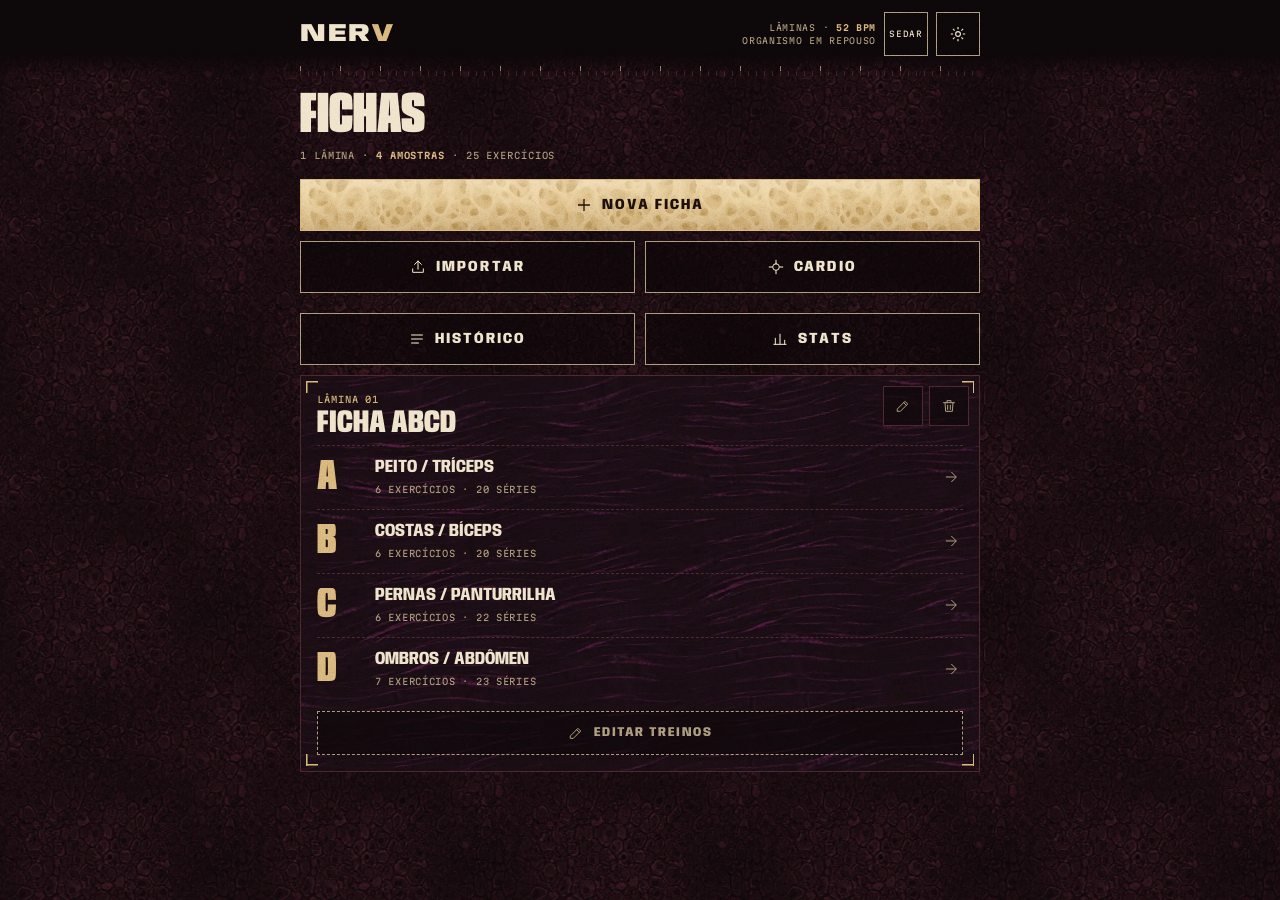
==== index.html @ 5832c7ee "Aplica o redesign Espécime no app (3.0.0) Paleta Medula, Anybody e Martian Mono locais, texturas do " ====
<!DOCTYPE html>
<html lang="pt-BR">
<head>
<meta charset="UTF-8">
<meta name="viewport" content="width=device-width, initial-scale=1.0, viewport-fit=cover">
<meta name="theme-color" content="#0C0709">
<meta name="description" content="NerV — diário de treino e cardio que funciona offline.">
<meta name="mobile-web-app-capable" content="yes">
<meta name="apple-mobile-web-app-capable" content="yes">
<meta name="apple-mobile-web-app-status-bar-style" content="black-translucent">
<meta name="apple-mobile-web-app-title" content="NerV">
<title>NerV — Neural Engine Routine</title>

<link rel="manifest" href="manifest.webmanifest">
<link rel="icon" type="image/png" sizes="192x192" href="assets/icon-192.png">
<link rel="apple-touch-icon" href="assets/apple-touch-icon.png">
<link rel="preload" href="assets/fonts/anybody-var-latin.woff2" as="font" type="font/woff2" crossorigin>
<link rel="preload" href="assets/fonts/martian-mono-var-latin.woff2" as="font" type="font/woff2" crossorigin>
<link rel="stylesheet" href="css/styles.css">
</head>
<body>

<!-- Ambiente: tecido vivo atrás de tudo, grão por cima. Respiram com o coração (fx.js). -->
<div class="membrane" aria-hidden="true"></div>
<div class="grain" aria-hidden="true"></div>

<div id="app">
  <header>
    <div class="top-row">
      <div class="wm" id="logo" role="link" tabindex="0" aria-label="NerV, ir para Fichas">NER<em>V</em></div>
      <div class="top-r">
        <div class="readout" aria-live="off"><span><span id="roWhere" style="display:inline">Lâminas</span> · <b class="bpm-out">52 BPM</b></span><span id="roState">Organismo em repouso</span></div>
        <button class="ibtn" id="fxToggle" type="button" aria-pressed="false" title="Sedar: desliga os efeitos de ambiente">Sedar</button>
        <button class="ibtn" id="btnAjustes" type="button" title="Ajustes" aria-label="Ajustes"><svg viewBox="0 0 24 24" aria-hidden="true"><circle cx="12" cy="12" r="3.2"/><path d="M12 2.5v3M12 18.5v3M2.5 12h3M18.5 12h3M5.3 5.3l2.1 2.1M16.6 16.6l2.1 2.1M5.3 18.7l2.1-2.1M16.6 7.4l2.1-2.1"/></svg></button>
      </div>
    </div>
    <div class="ruler" aria-hidden="true"></div>
  </header>
  <main id="main"></main>
</div>

<div class="beam" id="beam" aria-hidden="true"></div>

<!-- Hemorragia: veias que crescem das bordas quando o descanso estoura. -->
<div class="veins" id="veins" aria-hidden="true"><div class="wash"></div><div class="vimg"></div><svg id="veinSvg" preserveAspectRatio="none"></svg></div>

<!-- Barra de descanso: fixa no rodapé, visível de qualquer ponto da tela. -->
<div class="rest" id="restBar" role="timer">
  <div class="r1">
    <span class="tag" id="restTag">Descanso</span>
    <span class="cnt" id="restCount">00:00</span>
    <div class="who"><span id="restWho">Descanso</span><b class="bpm-out">88 BPM</b></div>
  </div>
  <div class="ecg" aria-hidden="true"><svg id="ecg" viewBox="0 0 780 34" preserveAspectRatio="none" fill="none"><path stroke-width="1.6" d=""/></svg></div>
  <div class="r2">
    <div class="left" aria-hidden="true"><i id="restLeft"></i></div>
    <button class="mini" type="button" id="restAdd" title="Somar 30 segundos">+30s</button>
    <button class="mini" type="button" id="restSkip" title="Pular descanso">Pular</button>
  </div>
</div>

<div class="pace-screen" id="paceScreen" role="dialog" aria-label="Resultado do cardio">
  <div class="pace-value" id="paceValue">00:00/km</div>
  <div class="pace-meta"><span id="paceDist">0.00 km</span> · <span id="paceTime">00:00</span></div>
</div>

<!-- Mutação: fim de treino. Com recorde, a tela esquenta até o branco e a célula se divide. -->
<div class="mut" id="mut" role="dialog" aria-label="Treino concluído">
  <div class="heat" id="mutHeat"></div>
  <div class="core">
    <div class="div" aria-hidden="true">
      <img class="m-cel" id="mutCel" src="assets/tex/celula.webp" alt="">
      <img class="m-crom" id="mutCrom" src="assets/tex/cromossomos.webp" alt="">
      <img class="m-mit" id="mutMit" src="assets/tex/mitose.webp" alt="">
    </div>
    <div class="word" id="mutWord">Mutação</div>
    <div class="sub" id="mutSub"></div>
    <div class="list" id="mutList"></div>
  </div>
  <div class="skip">Toque para continuar</div>
</div>

<div class="install-banner" id="installBanner">
  <div class="txt"><b>Instalar o NerV</b><br>abre em tela cheia e funciona sem internet</div>
  <button class="btn btn-primary btn-small" id="btnInstall">Instalar</button>
  <button class="btn btn-ghost btn-small" id="btnInstallNo">Agora não</button>
</div>

<div class="toast-wrap" id="toastWrap" aria-live="polite"></div>

<!-- Painel de resgate: só aparece se o app não terminar de subir. -->
<div class="recovery" id="recovery" hidden>
  <div class="recovery-box">
    <b>O NerV não conseguiu abrir</b>
    <p>Provavelmente uma versão antiga ficou presa no cache deste aparelho.
       Limpar o cache resolve — <b>suas fichas e seu histórico não são apagados</b>.</p>
    <button class="btn btn-primary btn-small" id="recoveryFix">Forçar atualização</button>
    <button class="btn btn-ghost btn-small" id="recoveryClose">Fechar</button>
  </div>
</div>

<noscript>
  <div style="padding:40px 20px;text-align:center;font-family:monospace;color:#EEE3CA;">
    O NerV precisa de JavaScript para funcionar.
  </div>
</noscript>

<!-- Resgate de emergência. Fica no shell, em script clássico, de propósito.
     O index.html é servido network-first pelo service worker, então este trecho
     é sempre o mais novo que o aparelho conseguiu buscar. Ele existe justamente
     para o caso em que os módulos de js/ ficaram presos numa versão velha ou
     quebrada — cenário em que nada que dependa de `import` serve de socorro. -->
<script>
// Apaga caches e service workers. NÃO toca no localStorage: fichas, treinos e
// histórico continuam onde estão.
window.nervHardReset = async function nervHardReset() {
  try {
    if ('serviceWorker' in navigator) {
      const regs = await navigator.serviceWorker.getRegistrations();
      await Promise.all(regs.map(r => r.unregister()));
    }
  } catch (e) { console.warn('[nerv] não consegui remover o service worker', e); }
  try {
    if (window.caches) {
      const keys = await caches.keys();
      await Promise.all(keys.map(k => caches.delete(k)));
    }
  } catch (e) { console.warn('[nerv] não consegui limpar o cache', e); }
  // location.reload(true) é ignorado pelos navegadores há anos. Trocar o
  // endereço com um parâmetro descartável é o que de fato fura o cache HTTP.
  location.replace(location.pathname + '?nerv-reset=' + Date.now() + '#/fichas');
};

// Escotilha por endereço: abrir o app em #/reset limpa tudo antes de qualquer
// módulo carregar. É a saída quando nem a tela de Ajustes abre.
if (location.hash === '#/reset') window.nervHardReset();

// Vigia de inicialização: o app.js marca __NERV_BOOTED__. Se em 6 s isso não
// aconteceu, o código de tela não subiu e oferecemos a limpeza.
setTimeout(function () {
  if (window.__NERV_BOOTED__) return;
  var box = document.getElementById('recovery');
  if (!box) return;
  box.hidden = false;
  document.getElementById('recoveryFix').onclick = function () { window.nervHardReset(); };
  document.getElementById('recoveryClose').onclick = function () { box.hidden = true; };
}, 6000);
</script>

<script type="module" src="js/app.js"></script>
</body>
</html>
---- css/styles.css ----
@import url('fonts.css');

/* NerV — Espécime em Metabolismo.
   O app é um organismo sob a lente: o fundo é tecido vivo, os cards são
   lâminas, cada série é uma célula que se divide ao ser fechada. A referência
   visual e de movimento é docs/redesign/maquete.html. */

:root {
  color-scheme: dark;
  /* Organismo */
  --flesh-0: #0C0709;  /* fundo, preto-sangue */
  --flesh-1: #170D11;  /* tecido: cards */
  --flesh-2: #24141A;  /* membrana: campos, superfícies */
  --vein:    #4A2530;  /* linhas, bordas, estrias */
  --bone:    #EEE3CA;  /* texto principal */
  --bone-2:  #A8977A;  /* texto secundário */
  --bone-3:  #6e5c52;  /* placeholder, desligado */
  /* Máquina: osso (Medula) */
  --osso:    #D6B57A;
  --osso-hi: #EEDAA9;
  --osso-lo: #94692C;
  --on-osso: #1A0E0A;  /* texto sobre osso */
  /* Rampa térmica: só o corpo (esforço, calor) */
  --t1: #2A1846; --t2: #7A1C5E; --t3: #D83A2E; --t4: #FF9A1F; --t5: #FFF2D2;
  --ramp: linear-gradient(90deg, var(--t1), var(--t2) 30%, var(--t3) 60%, var(--t4) 85%, var(--t5));
  /* Hemorragia: só a cobrança do descanso e o que é destrutivo */
  --hemo: #FF2440;

  --disp: 'Anybody', 'Arial Narrow', sans-serif;
  --mono: 'Martian Mono', ui-monospace, Menlo, Consolas, monospace;

  /* Movimento: Metabolismo */
  --std:   cubic-bezier(0.2, 0, 0, 1);       /* padrão */
  --exit:  cubic-bezier(0.4, 0, 1, 1);       /* saídas */
  --spasm: cubic-bezier(0.5, 1.6, 0.4, 1);   /* contração: passa do ponto e volta */
  --heavy: cubic-bezier(0.7, 0, 0.2, 1);     /* calor, encistamento */

  --beat: 0; /* 0..1, escrito pelo coração (fx.js) a cada quadro */

  /* Recuos seguros do aparelho (notch, barra de gestos). */
  --safe-top: env(safe-area-inset-top, 0px);
  --safe-bottom: env(safe-area-inset-bottom, 0px);
  --safe-left: env(safe-area-inset-left, 0px);
  --safe-right: env(safe-area-inset-right, 0px);
}
* { box-sizing: border-box; -webkit-tap-highlight-color: transparent; }
html, body {
  margin: 0; padding: 0; background: var(--flesh-0); color: var(--bone);
  font-family: var(--mono); height: 100%; overflow: hidden;
  touch-action: manipulation; overscroll-behavior: none;
}
button { font: inherit; color: inherit; background: none; border: 0; padding: 0; cursor: pointer; }
:focus-visible { outline: 2px solid var(--osso); outline-offset: 2px; }
::-webkit-scrollbar { width: 0; }

/* ===== AMBIENTE =====
   Textura em volta, nunca embaixo: todo texto senta numa superfície lisa. */
.membrane {
  position: fixed; inset: -30px; z-index: 0; pointer-events: none;
  opacity: calc(.62 + var(--beat) * .3); transform: scale(calc(1 + var(--beat) * .012));
  background:
    url(../assets/tex/membrana.webp) 0 0 / 256px 256px,
    radial-gradient(120% 70% at 75% 15%, #2c0f19 0, transparent 60%),
    radial-gradient(90% 60% at 10% 95%, #24080f 0, transparent 70%);
}
.grain {
  position: fixed; inset: 0; z-index: 90; pointer-events: none; opacity: .14; mix-blend-mode: overlay;
  background: url(../assets/tex/grao.webp) 0 0 / 160px 160px;
}
body.fx-off .membrane { opacity: .42; transform: none; }

#app {
  position: relative; z-index: 10; height: 100%; display: flex; flex-direction: column;
  padding-left: var(--safe-left); padding-right: var(--safe-right);
}

/* ===== TOPO ===== */
header { position: relative; z-index: 20; padding: calc(12px + var(--safe-top)) 16px 0; background: linear-gradient(var(--flesh-0) 70%, transparent); }
.top-row { display: flex; align-items: center; justify-content: space-between; gap: 10px; min-height: 44px; }
.wm {
  font-family: var(--disp); font-weight: 900; font-size: 25px; letter-spacing: .06em; line-height: 1;
  font-stretch: calc(118% + var(--beat) * 14%); cursor: pointer; padding: 8px 0;
}
.wm em { font-style: normal; color: var(--osso); }
body.fx-off .wm { font-stretch: 118%; }
.top-r { display: flex; align-items: center; gap: 8px; min-width: 0; }
.readout { font-size: 8.5px; letter-spacing: .08em; color: var(--bone-2); text-align: right; line-height: 1.55; text-transform: uppercase; min-width: 0; }
.readout span { display: block; white-space: nowrap; overflow: hidden; text-overflow: ellipsis; }
.readout b { color: var(--osso); font-weight: 600; font-variant-numeric: tabular-nums; }
.ibtn { width: 44px; height: 44px; flex-shrink: 0; border: 1px solid var(--bone-2); display: grid; place-items: center; font-size: 8px; letter-spacing: .08em; text-transform: uppercase; }
.ibtn svg { width: 18px; height: 18px; fill: none; stroke: currentColor; stroke-width: 1.5; }
.ibtn[aria-pressed="true"] { background: var(--bone); color: var(--flesh-0); border-color: var(--bone); }
.ruler { height: 10px; margin-top: 10px; opacity: .8;
  background: repeating-linear-gradient(90deg, var(--vein) 0 1px, transparent 1px 8px) bottom/100% 5px repeat-x,
              repeating-linear-gradient(90deg, var(--bone-2) 0 1px, transparent 1px 40px) bottom/100% 10px repeat-x; }

main {
  flex: 1; overflow-y: auto; overflow-x: hidden; -webkit-overflow-scrolling: touch; position: relative;
  padding: 6px 16px calc(40px + var(--safe-bottom));
  transition: padding-bottom .25s;
}
/* A barra de descanso é fixa; abre espaço para não tapar o conteúdo. */
body.resting main { padding-bottom: calc(160px + var(--safe-bottom)); }
.screen { display: block; }

/* Varredura (02): feixe de osso que desce ao entrar numa tela. */
.beam { position: fixed; left: 0; right: 0; height: 3px; z-index: 30; pointer-events: none; opacity: 0;
  background: linear-gradient(90deg, transparent, var(--osso) 15%, var(--osso-hi) 50%, var(--osso) 85%, transparent);
  box-shadow: 0 0 20px 6px rgb(214 181 122 / .35), 0 -40px 60px -20px rgb(214 181 122 / .18); }

/* ===== TIPOGRAFIA ===== */
h2 {
  font-family: var(--disp); font-weight: 900; font-stretch: 56%; font-size: clamp(44px, 14vw, 58px);
  line-height: .86; text-transform: uppercase; margin: 10px 0 6px; overflow-wrap: anywhere; text-wrap: balance;
}
h3 {
  font-family: var(--disp); font-weight: 850; font-stretch: 70%; font-size: 26px; line-height: .94;
  text-transform: uppercase; margin: 0 0 10px; text-wrap: balance;
}
.lbl, .card-sub { font-size: 9px; letter-spacing: .1em; color: var(--bone-2); text-transform: uppercase; line-height: 1.7; }
.lbl b, .card-sub b { color: var(--osso); font-weight: 600; }
.screen-sub { margin: 0 0 16px; }
.rd { display: inline-block; font-variant-numeric: tabular-nums; }

.back {
  display: inline-flex; align-items: center; gap: 8px; min-height: 44px; cursor: pointer;
  font-size: 9.5px; letter-spacing: .12em; color: var(--bone-2); text-transform: uppercase;
}
.back svg { width: 14px; height: 14px; fill: none; stroke: currentColor; stroke-width: 1.5; }
.back:hover { color: var(--bone); }

/* ===== BOTÕES ===== */
.btn {
  position: relative; overflow: hidden;
  display: flex; align-items: center; justify-content: center; gap: 10px;
  width: 100%; min-height: 52px; padding: 14px 16px; margin-bottom: 10px;
  font-family: var(--disp); font-weight: 800; font-stretch: 88%; font-size: 15px; letter-spacing: .14em; text-transform: uppercase;
  border: 1px solid var(--bone-2); color: var(--bone); background: rgb(12 7 9 / .55); user-select: none;
}
.btn svg { width: 16px; height: 16px; flex-shrink: 0; fill: none; stroke: currentColor; stroke-width: 1.5; }
.btn:active { transform: translateY(1px); }
.btn:disabled { opacity: .45; cursor: not-allowed; }
.btn-primary {
  background: var(--osso); color: var(--on-osso); border-color: var(--osso);
  background-image: linear-gradient(180deg, rgb(255 246 222 / .3), transparent 45%, rgb(120 80 30 / .22)), url(../assets/tex/osso.webp);
  background-size: 100% 100%, 230px auto;
}
.btn-primary svg { stroke-width: 2; }
.btn-secondary:hover { border-color: var(--bone); }
.btn-ghost { border-style: dashed; color: var(--bone-2); }
.btn-ghost:hover { color: var(--bone); }
.btn-danger { border-color: var(--hemo); color: var(--hemo); background: rgb(40 4 10 / .6); }
.btn-small { width: auto; min-height: 44px; padding: 10px 16px; font-size: 13px; letter-spacing: .12em; margin-bottom: 0; }
.btn-row { display: flex; gap: 10px; flex-wrap: wrap; }
.btn-row .btn { flex: 1; }

/* ===== LÂMINA (card) ===== */
.card {
  position: relative; isolation: isolate; overflow: hidden;
  background: var(--flesh-1); border: 1px solid var(--vein);
  padding: 18px 16px 16px; margin-bottom: 12px;
}
/* Fibras do tecido por trás do conteúdo... */
.card::before {
  content: ""; position: absolute; inset: -40px; z-index: -1; pointer-events: none; opacity: .9; rotate: -7deg;
  background: url(../assets/tex/fibra.webp) 0 0 / 344px 384px;
}
/* ...e as marcas de registro da lâmina nos quatro cantos. */
.card::after {
  content: ""; position: absolute; inset: 5px; pointer-events: none; z-index: 1;
  --c: var(--osso);
  background:
    linear-gradient(var(--c), var(--c)) 0 0 / 12px 1.5px, linear-gradient(var(--c), var(--c)) 0 0 / 1.5px 12px,
    linear-gradient(var(--c), var(--c)) 100% 0 / 12px 1.5px, linear-gradient(var(--c), var(--c)) 100% 0 / 1.5px 12px,
    linear-gradient(var(--c), var(--c)) 0 100% / 12px 1.5px, linear-gradient(var(--c), var(--c)) 0 100% / 1.5px 12px,
    linear-gradient(var(--c), var(--c)) 100% 100% / 12px 1.5px, linear-gradient(var(--c), var(--c)) 100% 100% / 1.5px 12px;
  background-repeat: no-repeat;
}
.card-tag { font-size: 9px; letter-spacing: .1em; color: var(--osso); text-transform: uppercase; }
.card-title {
  font-family: var(--disp); font-weight: 850; font-stretch: 70%; font-size: 32px; line-height: .92;
  text-transform: uppercase; margin: 4px 0 6px; padding-right: 96px; overflow-wrap: anywhere; text-wrap: balance;
}
.ghost-number {
  position: absolute; right: 14px; bottom: 6px; pointer-events: none;
  font-family: var(--disp); font-weight: 900; font-stretch: 60%; font-size: 72px; line-height: .8; color: rgb(214 181 122 / .08);
}
.card-actions { position: absolute; top: 10px; right: 10px; display: flex; gap: 6px; z-index: 2; }
.icon-act {
  width: 40px; height: 40px; display: grid; place-items: center;
  border: 1px solid var(--vein); background: rgb(12 7 9 / .6); color: var(--bone-2);
}
.icon-act svg { width: 16px; height: 16px; fill: none; stroke: currentColor; stroke-width: 1.5; }
.icon-act:hover { color: var(--bone); border-color: var(--bone-2); }
.icon-act.del:hover { color: var(--hemo); border-color: var(--hemo); }

/* Linhas de treino dentro da ficha (A, B, C...) */
.am-row {
  display: grid; grid-template-columns: 46px minmax(0, 1fr) 20px; gap: 12px; align-items: center;
  width: 100%; text-align: left; padding: 12px 0; border-top: 1px dashed var(--vein); min-height: 64px;
}
.am-row .lt { font-family: var(--disp); font-weight: 900; font-stretch: 60%; font-size: 44px; line-height: .8; color: var(--osso); overflow: hidden; }
.am-row b { display: block; font-family: var(--disp); font-weight: 750; font-stretch: 82%; font-size: 18px; text-transform: uppercase; line-height: 1.05; overflow-wrap: anywhere; }
.am-row span { font-size: 9px; letter-spacing: .08em; color: var(--bone-2); text-transform: uppercase; }
.am-row svg { width: 16px; height: 16px; color: var(--bone-2); fill: none; stroke: currentColor; stroke-width: 1.5; }
.am-row:hover b { color: var(--osso-hi); }
.ex-preview { margin-top: 8px; font-size: 10px; line-height: 1.8; color: var(--bone-2); }
.ex-preview span { color: var(--bone-3); }

.row { display: flex; gap: 12px; align-items: center; }
.row.wrap { flex-wrap: wrap; }
.spacer { flex: 1; }
.grid-2 { display: grid; grid-template-columns: 1fr 1fr; gap: 10px; }

/* ===== CAMPOS ===== */
input, textarea, select {
  width: 100%; background: var(--flesh-2); border: 1px solid var(--vein); border-radius: 0;
  color: var(--bone); padding: 12px 12px; margin-bottom: 12px; outline: none;
  font-family: var(--mono); font-size: 16px; transition: border-color .2s;
}
input::placeholder, textarea::placeholder { color: var(--bone-3); }
input:focus, textarea:focus, select:focus { border-color: var(--osso); }
textarea { min-height: 120px; resize: vertical; font-size: 14px; }
label { display: block; font-size: 9px; color: var(--bone-2); text-transform: uppercase; letter-spacing: .1em; margin-bottom: 6px; }
.hidden-file { display: none; }
input[type=number]::-webkit-outer-spin-button, input[type=number]::-webkit-inner-spin-button { -webkit-appearance: none; margin: 0; }
input[type=number] { -moz-appearance: textfield; appearance: textfield; }

.hint { font-size: 10px; letter-spacing: .04em; color: var(--bone-2); margin: 0 0 12px; line-height: 1.7; }
.hint b { color: var(--bone); font-weight: 500; }
.error { color: var(--hemo); font-size: 10px; margin: -4px 0 10px; min-height: 16px; letter-spacing: .04em; }
.success { color: var(--osso); font-size: 10px; margin: -4px 0 10px; }
.chip, .suggest { display: inline-block; border: 1px solid var(--t4); color: var(--t4); padding: 1px 5px; margin-left: 6px; font-size: 8.5px; letter-spacing: .08em; font-weight: 600; vertical-align: 1px; }

.empty {
  text-align: center; color: var(--bone-2); padding: 40px 10px; font-size: 10px; letter-spacing: .1em;
  text-transform: uppercase; line-height: 1.9;
}
/* Lâmina vazia: um núcleo sozinho sob a lente. */
.empty::before { content: ""; display: block; width: 120px; height: 120px; margin: 0 auto 16px; opacity: .45; background: url(../assets/tex/nucleo.webp) center / contain no-repeat; }
.card .empty::before { display: none; }
.card .empty { padding: 16px 0; }

/* ===== EXECUÇÃO ===== */
.sess { display: flex; align-items: center; gap: 14px; margin: 10px 0 8px; }
.clock {
  position: relative; padding: 4px 10px 4px 0; font-family: var(--mono); font-size: 38px; font-weight: 600; font-stretch: 80%;
  letter-spacing: -.02em; font-variant-numeric: tabular-nums; line-height: 1.1; flex-shrink: 0;
}
.clock svg { position: absolute; left: -14px; top: -18px; width: 220px; height: 92px; pointer-events: none; }
.clock span { position: relative; }
.clock.paused span { color: var(--bone-2); }
.sess .lbl { line-height: 1.7; }
.therm { margin: 2px 0 16px; }
.therm .bar { position: relative; height: 14px; background: var(--flesh-2); border: 1px solid var(--vein); overflow: hidden; }
.therm .fill { position: absolute; inset: 0; background: var(--ramp); background-size: 100vw 100%; clip-path: inset(0 calc(100% - var(--heat, 0%)) 0 0); transition: clip-path 600ms var(--heavy); }
.therm .bar::after { content: ""; position: absolute; inset: 0; background: repeating-linear-gradient(90deg, transparent 0 9px, rgb(12 7 9 / .75) 9px 10px); }
.therm .l { display: flex; justify-content: space-between; gap: 10px; margin-top: 6px; }
.therm .l b { color: var(--t4); font-weight: 600; }

.ex { position: relative; margin-bottom: 12px; }
.ex .card { margin: 0; }
.ex .card-title { padding-right: 0; font-size: 29px; }
.ex-sub { font-size: 9px; letter-spacing: .07em; color: var(--bone-2); text-transform: uppercase; }
.last-hint { font-size: 9px; letter-spacing: .05em; color: var(--bone-2); margin: 6px 0 10px; line-height: 1.6; }
.last-hint b { color: var(--bone); font-weight: 500; }

.set { display: grid; grid-template-columns: 26px 1fr 1fr 44px; align-items: end; gap: 10px; padding: 7px 0; border-top: 1px dashed var(--vein); }
.set .n { font-size: 10px; color: var(--bone-2); padding-bottom: 7px; }
.fld { display: flex; align-items: baseline; gap: 5px; border-bottom: 1.5px solid var(--bone-2); padding: 0 2px 4px; min-height: 36px; margin: 0; text-transform: none; letter-spacing: 0; }
.fld input {
  width: 100%; min-width: 0; background: none; border: 0; outline: 0; margin: 0; padding: 0;
  color: var(--bone); font-family: var(--disp); font-weight: 700; font-stretch: 85%; font-size: 24px; font-variant-numeric: tabular-nums; line-height: 1.1;
}
.fld input::placeholder { font-family: var(--mono); font-size: 10px; font-weight: 400; color: var(--bone-3); letter-spacing: .04em; }
.fld span { font-size: 8.5px; color: var(--bone-2); letter-spacing: .06em; }
.fld:focus-within { border-bottom-color: var(--osso); }
.set.done .n { color: var(--osso); }
.set.done .fld { border-bottom-color: var(--osso-lo); }
.set.done .fld input { color: var(--bone-2); }

/* Célula: o checkbox da série. Pendente é uma célula em repouso, apagada; a
   próxima acende e pulsa com o coração; fechada, divide-se em duas. */
.cell { position: relative; width: 44px; height: 44px; justify-self: end; display: grid; place-items: center; }
.cell .cel { position: absolute; inset: 0; display: block; }
.cell img { position: absolute; inset: 0; width: 100%; height: 100%; display: block; user-select: none; pointer-events: none; }
.cell .rep { filter: grayscale(.85) brightness(.5); opacity: .55; transform: scale(.78); transition: filter .25s, opacity .25s, transform .25s; }
.cell .mit { opacity: 0; }
.set.next .cell .rep { filter: none; opacity: 1; transform: scale(calc(.8 + var(--beat) * .1)); }
.set.next .cell::before { content: ""; position: absolute; inset: 4px; border-radius: 50%; box-shadow: 0 0 calc(6px + var(--beat) * 10px) rgb(214 181 122 / calc(.15 + var(--beat) * .3)); }
.set.done .cell .rep { opacity: 0; }
.set.done .cell .mit { opacity: 1; filter: drop-shadow(0 0 4px rgb(214 181 122 / .35)); }
.cell:focus-visible { outline-offset: 0; }
.ripple { position: absolute; inset: 5px; border-radius: 50%; border: 1.5px solid var(--osso); pointer-events: none; opacity: 0; }
.spark { position: absolute; width: 8px; height: 8px; margin: -4px 0 0 -4px; border-radius: 50%; background: var(--osso-hi); box-shadow: 0 0 10px 2px var(--osso), 0 0 22px 4px rgb(214 181 122 / .4); pointer-events: none; z-index: 5; }
.rest-btn { margin: 12px 0 0; min-height: 46px; font-size: 13px; }
.hide-ex { display: none; margin: 8px 0 0; min-height: 44px; font-size: 12px; }
.ex.all-done .hide-ex { display: flex; }

/* Cápsula: exercício encistado (todas as séries fechadas). */
.cap {
  display: none; width: 100%; align-items: center; gap: 10px; padding: 10px 12px; min-height: 52px; text-align: left;
  border: 1px solid var(--vein); background: var(--flesh-1); border-radius: 22px 2px 22px 2px;
}
.cap .dot { width: 30px; height: 30px; flex-shrink: 0; filter: drop-shadow(0 0 5px rgb(214 181 122 / .35)); }
.cap .dot img, .mit-ico { width: 100%; height: 100%; display: block; }
.cap b { font-family: var(--disp); font-weight: 750; font-stretch: 78%; font-size: 15px; text-transform: uppercase; white-space: nowrap; overflow: hidden; text-overflow: ellipsis; min-width: 0; }
.cap .cap-meta { margin-left: auto; font-size: 8.5px; letter-spacing: .06em; color: var(--bone-2); white-space: nowrap; text-transform: uppercase; }
.ex.cyst > .card { display: none; }
.ex.cyst > .cap { display: flex; }
.seal { position: absolute; left: 0; right: 0; top: 50%; height: 2px; margin-top: -1px; z-index: 6; pointer-events: none; opacity: 0;
  background: linear-gradient(90deg, transparent, var(--osso-hi) 20%, #fff8e6 50%, var(--osso-hi) 80%, transparent); box-shadow: 0 0 18px 4px rgb(238 218 169 / .6); }

/* Cronômetro grande (cardio) */
.timer {
  font-family: var(--mono); font-size: 52px; font-weight: 600; font-stretch: 80%; letter-spacing: -.02em;
  text-align: center; margin: 18px 0 6px; font-variant-numeric: tabular-nums; cursor: default;
}
.timer-sub { text-align: center; font-size: 9px; color: var(--bone-2); letter-spacing: .12em; text-transform: uppercase; }

/* ===== DESCANSO (07 Taquicardia) ===== */
.rest {
  position: fixed; left: 0; right: 0; bottom: 0; z-index: 70;
  padding: 12px calc(16px + var(--safe-right)) calc(14px + var(--safe-bottom)) calc(16px + var(--safe-left));
  background: linear-gradient(180deg, #1d1014, #110a0c); border-top: 2px solid var(--osso);
  transform: translateY(105%); visibility: hidden; transition: transform 200ms var(--exit), visibility 0s 200ms;
}
.rest.active { transform: none; visibility: visible; transition: transform 320ms var(--std); }
.rest .r1 { display: flex; align-items: center; gap: 10px; }
.rest .tag { font-size: 8.5px; letter-spacing: .1em; padding: 3px 6px; border: 1px solid var(--osso); color: var(--osso); font-weight: 600; text-transform: uppercase; flex-shrink: 0; }
.rest .cnt { font-size: 36px; font-weight: 700; font-stretch: 80%; font-variant-numeric: tabular-nums; line-height: 1; }
.rest .who { margin-left: auto; text-align: right; font-size: 8.5px; letter-spacing: .08em; color: var(--bone-2); line-height: 1.55; text-transform: uppercase; max-width: 46%; min-width: 0; }
.rest .who span { display: block; white-space: nowrap; overflow: hidden; text-overflow: ellipsis; }
.rest .who b { color: var(--osso); font-weight: 600; font-variant-numeric: tabular-nums; }
.ecg { position: relative; height: 34px; overflow: hidden; margin: 6px 0 4px; }
.ecg svg { position: absolute; left: 0; top: 0; height: 34px; width: 780px; }
.ecg path { stroke: var(--osso); }
.rest .r2 { display: flex; align-items: center; gap: 8px; }
.rest .left { flex: 1; height: 3px; background: var(--vein); position: relative; }
.rest .left i { position: absolute; inset: 0; background: var(--osso); transform-origin: left; transition: transform 250ms linear; }
.rest .mini { border: 1px solid var(--bone-2); padding: 0 14px; height: 44px; font-size: 9px; letter-spacing: .1em; text-transform: uppercase; }
.rest.over { border-top-color: var(--hemo); background: linear-gradient(180deg, rgb(70 6 18 / calc(.85 + var(--beat) * .15)), #14050a); }
.rest.over .tag { background: var(--hemo); color: #12060a; border-color: var(--hemo); }
.rest.over .cnt { color: #fff; text-shadow: 0 0 calc(10px + var(--beat) * 16px) var(--hemo); }
.rest.over .ecg path { stroke: var(--hemo); }
.rest.over .who, .rest.over .who b { color: #ffb3bd; }
.rest.over .left i { background: var(--hemo); }

/* Hemorragia: as veias crescem das bordas quando o descanso estoura. */
.veins { position: fixed; inset: 0; z-index: 65; pointer-events: none; opacity: 0; transition: opacity 600ms var(--std); }
.veins.on { opacity: calc(.35 + var(--beat) * .65); transition: none; }
.veins .wash { position: absolute; inset: 0; background: radial-gradient(140% 50% at 50% 110%, rgb(255 36 64 / .45), transparent 55%), radial-gradient(50% 100% at -10% 70%, rgb(255 36 64 / .22), transparent 60%), radial-gradient(50% 100% at 110% 70%, rgb(255 36 64 / .22), transparent 60%); }
.veins svg { position: absolute; inset: 0; width: 100%; height: 100%; }
@property --veil { syntax: '<percentage>'; inherits: false; initial-value: 110%; }
.veins .vimg {
  position: absolute; inset: 0; background: url(../assets/tex/veias.webp) center / 100% 100%; mix-blend-mode: screen; opacity: .9;
  -webkit-mask-image: radial-gradient(ellipse 80% 70% at 50% 40%, transparent var(--veil), #000 calc(var(--veil) + 30%));
          mask-image: radial-gradient(ellipse 80% 70% at 50% 40%, transparent var(--veil), #000 calc(var(--veil) + 30%));
}
/* Para em 42%: as veias tomam as bordas e o centro, onde está o texto, fica limpo. */
.veins.on .vimg { animation: veil 2200ms var(--heavy) forwards; }
@keyframes veil { to { --veil: 42%; } }

/* ===== MUTAÇÃO (08): fim de treino, recorde ===== */
.mut { position: fixed; inset: 0; z-index: 99; display: none; place-items: center; overflow: hidden; background: var(--flesh-0); text-align: center; }
.mut.on { display: grid; }
.mut .heat { position: absolute; inset: 0; background: linear-gradient(0deg, var(--t5) 0%, var(--t4) 14%, var(--t3) 30%, var(--t2) 48%, var(--t1) 66%, transparent 84%); background-size: 100% 200%; background-position: 0 -100%; }
.mut .core { position: relative; z-index: 2; padding: 0 20px; }
.mut .div { position: relative; width: 240px; height: 150px; margin: 0 auto 8px; }
.mut .div img { position: absolute; display: block; pointer-events: none; }
.mut .m-cel { left: 45px; top: 0; width: 150px; height: 150px; }
.mut .m-mit { left: 0; top: -45px; width: 240px; height: 240px; opacity: 0; }
.mut .m-crom { left: -40px; top: 47px; width: 320px; height: auto; opacity: 0; mix-blend-mode: screen; }
.mut .word { font-family: var(--disp); font-weight: 900; font-size: 66px; line-height: .85; text-transform: uppercase; color: var(--bone); font-stretch: 72%; }
.mut .sub { font-size: 10px; letter-spacing: .14em; text-transform: uppercase; color: var(--osso); margin-top: 12px; }
.mut .list { font-size: 11px; letter-spacing: .06em; line-height: 1.9; margin-top: 12px; color: var(--bone); font-variant-numeric: tabular-nums; }
.mut .list b { color: var(--t4); font-weight: 600; }
.mut .skip { position: absolute; bottom: calc(24px + var(--safe-bottom)); left: 0; right: 0; font-size: 8.5px; letter-spacing: .12em; color: var(--bone-2); z-index: 2; }

/* Resultado do cardio */
.pace-screen { position: fixed; inset: 0; z-index: 100; display: none; flex-direction: column; align-items: center; justify-content: center; text-align: center; padding: 20px; background: var(--flesh-0); }
.pace-screen.active { display: flex; }
.pace-screen::before { content: ""; position: absolute; inset: 0; background: linear-gradient(0deg, rgb(255 154 31 / .25), rgb(122 28 94 / .2) 40%, transparent 75%); }
.pace-value { position: relative; font-family: var(--disp); font-weight: 900; font-stretch: 62%; font-size: 92px; line-height: .9; font-variant-numeric: tabular-nums; }
.pace-meta { position: relative; font-size: 11px; color: var(--bone-2); letter-spacing: .1em; margin-top: 12px; text-transform: uppercase; }

/* ===== STATS ===== */
.stat-grid { display: grid; grid-template-columns: 1fr 1fr; gap: 10px; margin: 14px 0; }
.stat-card { position: relative; background: var(--flesh-1); border: 1px solid var(--vein); padding: 14px 12px 12px; }
.stat-value { font-family: var(--disp); font-weight: 850; font-stretch: 66%; font-size: 40px; line-height: .9; font-variant-numeric: tabular-nums; overflow-wrap: anywhere; }
.stat-value.hot { background: linear-gradient(90deg, var(--t3), var(--t4)); -webkit-background-clip: text; background-clip: text; color: transparent; }
.stat-label { font-size: 9px; color: var(--bone-2); text-transform: uppercase; letter-spacing: .1em; margin-top: 6px; }
/* Calor (09): barras como imagem térmica. */
.chart { display: flex; align-items: flex-end; gap: 7px; height: 170px; padding: 18px 0 0; margin-bottom: 30px; border-bottom: 1px solid var(--bone-2); position: relative; }
.chart::before { content: ""; position: absolute; inset: 18px 0 0; background: repeating-linear-gradient(180deg, var(--vein) 0 1px, transparent 1px 38px); opacity: .6; }
.col { flex: 1; height: 100%; display: flex; flex-direction: column; justify-content: flex-end; align-items: stretch; position: relative; }
.col i { display: block; min-height: 2px; transform-origin: bottom; background: linear-gradient(0deg, var(--t1), var(--t2) 25%, var(--t3) 55%, var(--t4) 80%, var(--t5)); background-size: 100% 152px; background-position: bottom; }
.col.empty-col i { background: var(--vein); }
.col small { position: absolute; bottom: -20px; left: 0; right: 0; text-align: center; font-size: 8px; color: var(--bone-2); white-space: nowrap; }
.col em { font-style: normal; font-size: 8.5px; text-align: center; color: var(--bone-2); margin-bottom: 4px; font-variant-numeric: tabular-nums; }
.pr-row { display: flex; justify-content: space-between; align-items: baseline; gap: 10px; padding: 10px 0; border-top: 1px dashed var(--vein); font-size: 12px; }
.pr-row:first-of-type { border-top: 0; }
.pr-row .v { color: var(--t4); font-weight: 600; font-variant-numeric: tabular-nums; white-space: nowrap; }
.pr-1rm { font-size: 9px; color: var(--bone-2); }

/* Histórico */
.hist-lines { margin-top: 8px; font-size: 10px; line-height: 1.8; color: var(--bone-2); }
.hist-lines span { color: var(--bone-3); }
.seg { display: flex; gap: 0; margin-bottom: 16px; border: 1px solid var(--bone-2); }
.seg button { flex: 1; min-height: 44px; font-size: 9px; letter-spacing: .1em; text-transform: uppercase; color: var(--bone-2); }
.seg button + button { border-left: 1px solid var(--bone-2); }
.seg button[aria-pressed="true"] { background: var(--bone); color: var(--flesh-0); }

/* ===== LÂMINA MODAL (A) ===== */
.modal-overlay {
  position: fixed; inset: 0; z-index: 80; background: rgb(6 3 4 / .72);
  display: flex; align-items: flex-end; justify-content: center;
}
.modal {
  position: relative; isolation: isolate; overflow: hidden auto; width: 100%; max-width: 560px; max-height: calc(100% - 40px - var(--safe-top));
  background: var(--flesh-1); border-top: 2px solid var(--osso);
  padding: 22px calc(18px + var(--safe-right)) calc(22px + var(--safe-bottom)) calc(18px + var(--safe-left));
}
.modal::before { content: ""; position: absolute; inset: -40px; z-index: -1; pointer-events: none; opacity: .4; rotate: -7deg; background: url(../assets/tex/fibra.webp) 0 0 / 344px 384px; }
.modal .reg { position: absolute; width: 12px; height: 12px; border: 0 solid var(--osso); pointer-events: none; z-index: 2; }
.modal .reg.a { top: 8px; left: 8px; border-top-width: 1.5px; border-left-width: 1.5px; }
.modal .reg.b { top: 8px; right: 8px; border-top-width: 1.5px; border-right-width: 1.5px; }
.modal .reg.c { bottom: 8px; left: 8px; border-bottom-width: 1.5px; border-left-width: 1.5px; }
.modal .reg.d { bottom: 8px; right: 8px; border-bottom-width: 1.5px; border-right-width: 1.5px; }
.modal h3 { font-weight: 900; font-stretch: 60%; font-size: 36px; line-height: .9; margin: 6px 0 12px; }
.modal-btns { display: grid; grid-template-columns: 1fr 1fr; gap: 10px; margin-top: 4px; }
.modal-btns .btn { margin: 0; }
.modal-btns .btn:only-child, .modal-btns.stack { grid-template-columns: 1fr; }
.modal-btns.stack .btn { grid-column: 1 / -1; }
@media (min-width: 720px) {
  .modal-overlay { align-items: center; }
  .modal { border: 1px solid var(--vein); border-top: 2px solid var(--osso); }
}

/* Editor de exercícios */
.ex-edit-row, .ex-edit-head { display: grid; grid-template-columns: 1fr 44px 62px 56px 52px 40px; gap: 5px; align-items: center; }
.ex-edit-row { margin-bottom: 8px; }
.ex-edit-row input { margin-bottom: 0; padding: 9px 5px; font-size: 13px; }
.ex-edit-row input.ex-nome { text-align: left; padding-left: 8px; }
.ex-edit-row input:not(.ex-nome) { text-align: center; }
.ex-edit-head { font-size: 8px; color: var(--bone-2); text-transform: uppercase; letter-spacing: .08em; margin-bottom: 6px; }
.ex-edit-head span { text-align: center; }
.ex-edit-head span:first-child { text-align: left; }
.mini-del { height: 40px; border: 1px solid var(--vein); display: grid; place-items: center; color: var(--bone-2); background: var(--flesh-2); }
.mini-del svg { width: 14px; height: 14px; fill: none; stroke: currentColor; stroke-width: 1.5; }
.mini-del:hover { color: var(--hemo); border-color: var(--hemo); }

/* ===== AVISO (B) ===== */
.toast-wrap { position: fixed; left: 0; right: 0; top: 0; z-index: 120; display: flex; flex-direction: column; pointer-events: none; }
.toast {
  pointer-events: auto; display: flex; align-items: center; gap: 10px;
  padding: calc(14px + var(--safe-top)) 16px 12px; background: var(--flesh-2); border-bottom: 2px dashed var(--osso);
  font-size: 10px; letter-spacing: .1em; text-transform: uppercase; line-height: 1.6;
}
.toast i { width: 28px; height: 28px; flex-shrink: 0; }
.toast i img { width: 100%; height: 100%; display: block; }
.toast + .toast { padding-top: 12px; }
.toast.err { border-bottom-color: var(--hemo); }

/* Banner de instalação do PWA */
.install-banner {
  position: fixed; left: 12px; right: 12px; bottom: calc(12px + var(--safe-bottom)); z-index: 75;
  background: var(--flesh-1); border: 1px solid var(--vein); border-top: 2px solid var(--osso); padding: 14px 16px;
  display: none; align-items: center; gap: 10px; flex-wrap: wrap;
}
.install-banner.active { display: flex; }
.install-banner .txt { flex: 1 1 160px; font-size: 10px; color: var(--bone-2); letter-spacing: .06em; line-height: 1.6; }
.install-banner .txt b { color: var(--bone); font-weight: 600; }

/* Painel de resgate. Sobe sozinho quando os módulos de js/ não carregam, então
   não pode depender de nada que aquele código monte. */
.recovery { position: fixed; inset: 0; z-index: 200; background: rgb(12 7 9 / .96); display: flex; align-items: center; justify-content: center; padding: 24px; }
.recovery[hidden] { display: none; }
.recovery-box { max-width: 380px; width: 100%; background: var(--flesh-1); border: 1px solid var(--vein); border-top: 2px solid var(--osso); padding: 22px; }
.recovery-box b { display: block; font-family: var(--disp); font-weight: 900; font-stretch: 62%; font-size: 30px; line-height: .95; text-transform: uppercase; margin-bottom: 10px; }
.recovery-box p { font-size: 11px; line-height: 1.8; color: var(--bone-2); margin: 0 0 16px; }
.recovery-box p b { display: inline; font-family: inherit; font-size: inherit; font-stretch: inherit; text-transform: none; color: var(--bone); }
.recovery-box .btn { width: 100%; }
.recovery-box .btn + .btn { margin-top: 8px; }

/* Telas maiores: o app foi desenhado para o celular, então limitamos a largura. */
@media (min-width: 720px) {
  main > .screen, header > * { max-width: 680px; margin-left: auto; margin-right: auto; }
  .stat-grid { grid-template-columns: repeat(3, 1fr); }
}

/* Respeita quem pediu menos movimento no sistema: o ambiente para, o feedback fica. */
@media (prefers-reduced-motion: reduce) {
  .membrane { opacity: .42; transform: none; }
  .wm { font-stretch: 118%; }
  .veins.on .vimg { animation: none; --veil: 42%; }
  *, *::before, *::after { transition-duration: .001ms !important; }
}
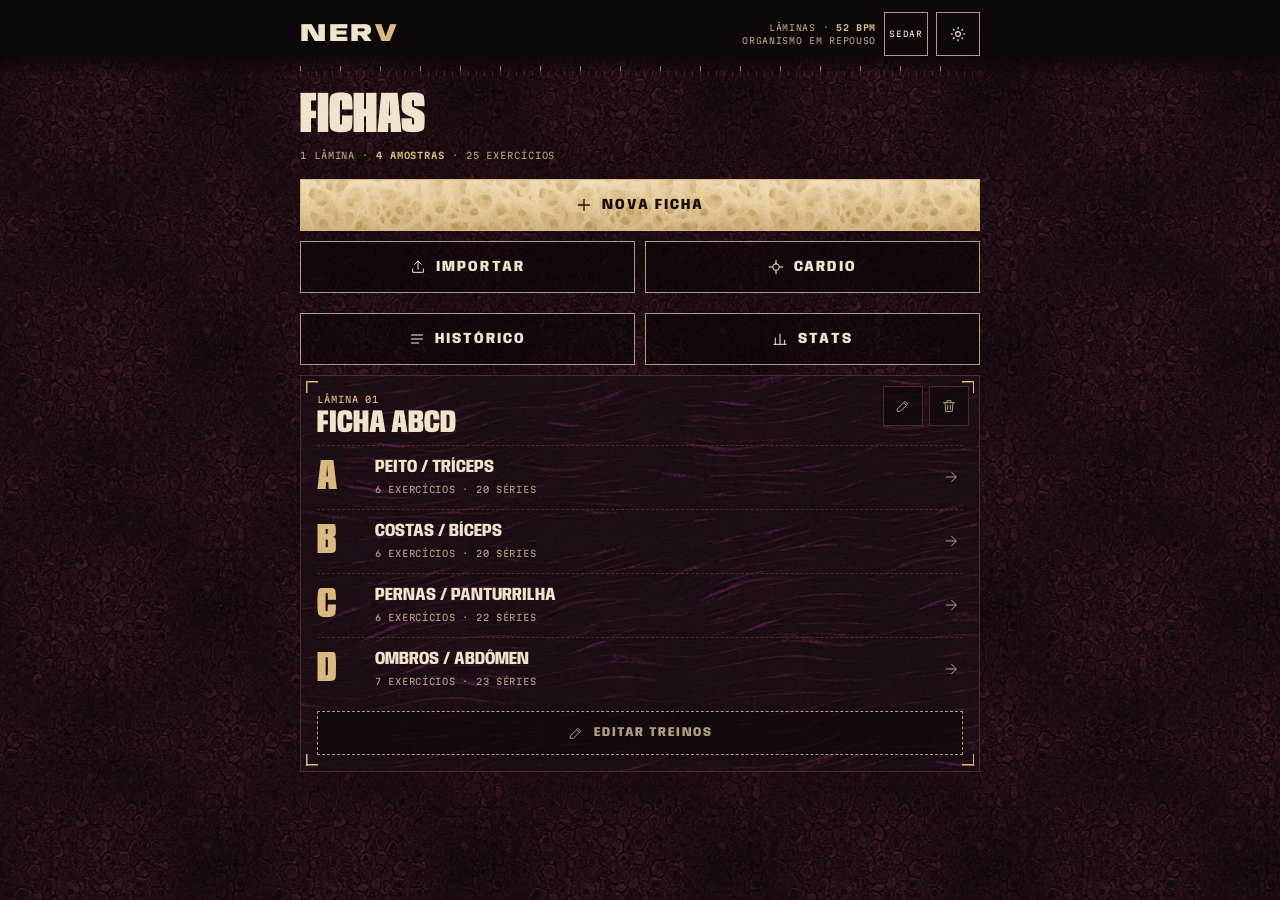
==== commit 2ec0cff8: "Troca o nome dos ícones para o Android atualizar o app instalado O Chrome só refaz o ícone de um PWA" ====
--- a/index.html
+++ b/index.html
@@ -12,8 +12,8 @@
 <title>NerV — Neural Engine Routine</title>
 
 <link rel="manifest" href="manifest.webmanifest">
-<link rel="icon" type="image/png" sizes="192x192" href="assets/icon-192.png">
-<link rel="apple-touch-icon" href="assets/apple-touch-icon.png">
+<link rel="icon" type="image/png" sizes="192x192" href="assets/icon-192-v3.png">
+<link rel="apple-touch-icon" href="assets/apple-touch-icon-v3.png">
 <link rel="preload" href="assets/fonts/anybody-var-latin.woff2" as="font" type="font/woff2" crossorigin>
 <link rel="preload" href="assets/fonts/martian-mono-var-latin.woff2" as="font" type="font/woff2" crossorigin>
 <link rel="stylesheet" href="css/styles.css">
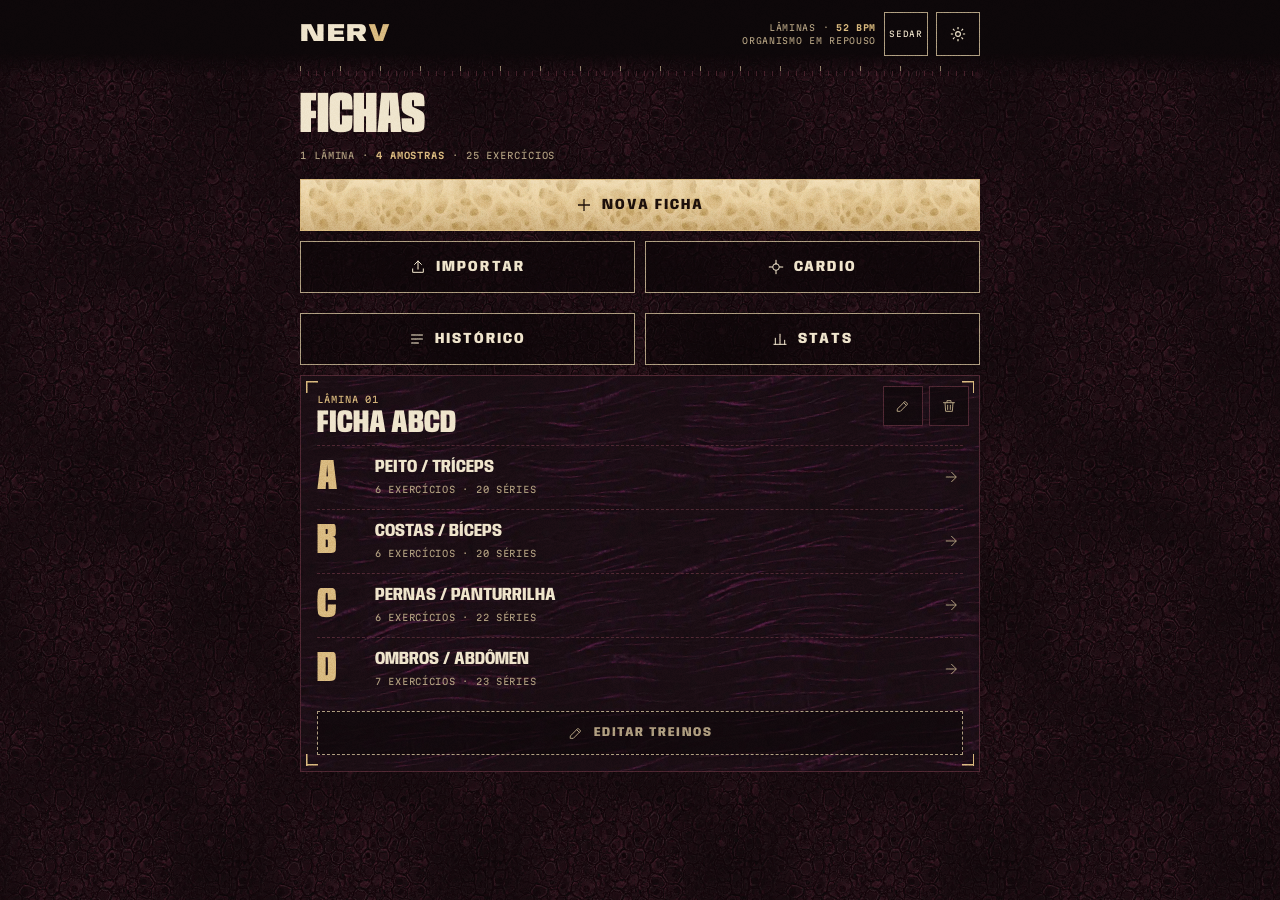
==== commit 05a2b3c3: "Troca o ícone do app por uma célula sozinha (3.0.2) Pequenas, as duas células da mitose perdiam o de" ====
--- a/index.html
+++ b/index.html
@@ -12,8 +12,8 @@
 <title>NerV — Neural Engine Routine</title>
 
 <link rel="manifest" href="manifest.webmanifest">
-<link rel="icon" type="image/png" sizes="192x192" href="assets/icon-192-v3.png">
-<link rel="apple-touch-icon" href="assets/apple-touch-icon-v3.png">
+<link rel="icon" type="image/png" sizes="192x192" href="assets/icon-192-v4.png">
+<link rel="apple-touch-icon" href="assets/apple-touch-icon-v4.png">
 <link rel="preload" href="assets/fonts/anybody-var-latin.woff2" as="font" type="font/woff2" crossorigin>
 <link rel="preload" href="assets/fonts/martian-mono-var-latin.woff2" as="font" type="font/woff2" crossorigin>
 <link rel="stylesheet" href="css/styles.css">
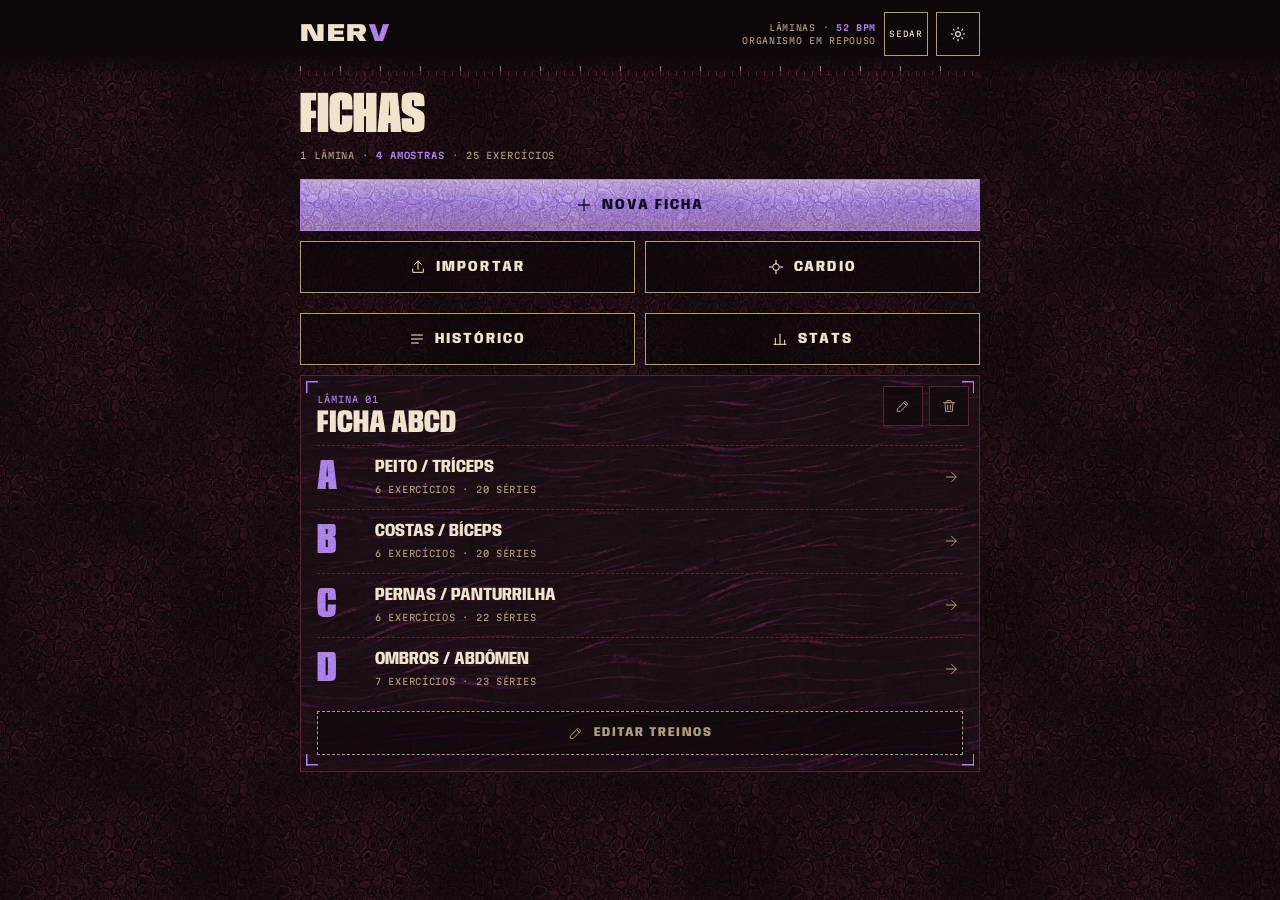
==== commit 2e557ecd: "Troca o osso pelo violeta de contraste (3.1.0) Com o pivô para células, o tom de osso e a textura de" ====
--- a/index.html
+++ b/index.html
@@ -12,8 +12,8 @@
 <title>NerV — Neural Engine Routine</title>
 
 <link rel="manifest" href="manifest.webmanifest">
-<link rel="icon" type="image/png" sizes="192x192" href="assets/icon-192-v4.png">
-<link rel="apple-touch-icon" href="assets/apple-touch-icon-v4.png">
+<link rel="icon" type="image/png" sizes="192x192" href="assets/icon-192-v5.png">
+<link rel="apple-touch-icon" href="assets/apple-touch-icon-v5.png">
 <link rel="preload" href="assets/fonts/anybody-var-latin.woff2" as="font" type="font/woff2" crossorigin>
 <link rel="preload" href="assets/fonts/martian-mono-var-latin.woff2" as="font" type="font/woff2" crossorigin>
 <link rel="stylesheet" href="css/styles.css">
--- a/css/styles.css
+++ b/css/styles.css
@@ -15,11 +15,12 @@
   --bone:    #EEE3CA;  /* texto principal */
   --bone-2:  #A8977A;  /* texto secundário */
   --bone-3:  #6e5c52;  /* placeholder, desligado */
-  /* Máquina: osso (Medula) */
-  --osso:    #D6B57A;
-  --osso-hi: #EEDAA9;
-  --osso-lo: #94692C;
-  --on-osso: #1A0E0A;  /* texto sobre osso */
+  /* Lente: violeta de contraste, o corante da lâmina. É a cor do que o app
+     destaca (marcas, rótulos, próxima série, botões); o resto é tecido. */
+  --corante:    #A67BE6;
+  --corante-hi: #D2B8F6;
+  --corante-lo: #6A45A8;
+  --on-corante: #140A24;  /* texto sobre o corante */
   /* Rampa térmica: só o corpo (esforço, calor) */
   --t1: #2A1846; --t2: #7A1C5E; --t3: #D83A2E; --t4: #FF9A1F; --t5: #FFF2D2;
   --ramp: linear-gradient(90deg, var(--t1), var(--t2) 30%, var(--t3) 60%, var(--t4) 85%, var(--t5));
@@ -50,7 +51,7 @@
   touch-action: manipulation; overscroll-behavior: none;
 }
 button { font: inherit; color: inherit; background: none; border: 0; padding: 0; cursor: pointer; }
-:focus-visible { outline: 2px solid var(--osso); outline-offset: 2px; }
+:focus-visible { outline: 2px solid var(--corante); outline-offset: 2px; }
 ::-webkit-scrollbar { width: 0; }
 
 /* ===== AMBIENTE =====
@@ -81,12 +82,12 @@
   font-family: var(--disp); font-weight: 900; font-size: 25px; letter-spacing: .06em; line-height: 1;
   font-stretch: calc(118% + var(--beat) * 14%); cursor: pointer; padding: 8px 0;
 }
-.wm em { font-style: normal; color: var(--osso); }
+.wm em { font-style: normal; color: var(--corante); }
 body.fx-off .wm { font-stretch: 118%; }
 .top-r { display: flex; align-items: center; gap: 8px; min-width: 0; }
 .readout { font-size: 8.5px; letter-spacing: .08em; color: var(--bone-2); text-align: right; line-height: 1.55; text-transform: uppercase; min-width: 0; }
 .readout span { display: block; white-space: nowrap; overflow: hidden; text-overflow: ellipsis; }
-.readout b { color: var(--osso); font-weight: 600; font-variant-numeric: tabular-nums; }
+.readout b { color: var(--corante); font-weight: 600; font-variant-numeric: tabular-nums; }
 .ibtn { width: 44px; height: 44px; flex-shrink: 0; border: 1px solid var(--bone-2); display: grid; place-items: center; font-size: 8px; letter-spacing: .08em; text-transform: uppercase; }
 .ibtn svg { width: 18px; height: 18px; fill: none; stroke: currentColor; stroke-width: 1.5; }
 .ibtn[aria-pressed="true"] { background: var(--bone); color: var(--flesh-0); border-color: var(--bone); }
@@ -103,10 +104,10 @@
 body.resting main { padding-bottom: calc(160px + var(--safe-bottom)); }
 .screen { display: block; }
 
-/* Varredura (02): feixe de osso que desce ao entrar numa tela. */
+/* Varredura (02): feixe de luz da lente que desce ao entrar numa tela. */
 .beam { position: fixed; left: 0; right: 0; height: 3px; z-index: 30; pointer-events: none; opacity: 0;
-  background: linear-gradient(90deg, transparent, var(--osso) 15%, var(--osso-hi) 50%, var(--osso) 85%, transparent);
-  box-shadow: 0 0 20px 6px rgb(214 181 122 / .35), 0 -40px 60px -20px rgb(214 181 122 / .18); }
+  background: linear-gradient(90deg, transparent, var(--corante) 15%, var(--corante-hi) 50%, var(--corante) 85%, transparent);
+  box-shadow: 0 0 20px 6px rgb(166 123 230 / .35), 0 -40px 60px -20px rgb(166 123 230 / .18); }
 
 /* ===== TIPOGRAFIA ===== */
 h2 {
@@ -118,7 +119,7 @@
   text-transform: uppercase; margin: 0 0 10px; text-wrap: balance;
 }
 .lbl, .card-sub { font-size: 9px; letter-spacing: .1em; color: var(--bone-2); text-transform: uppercase; line-height: 1.7; }
-.lbl b, .card-sub b { color: var(--osso); font-weight: 600; }
+.lbl b, .card-sub b { color: var(--corante); font-weight: 600; }
 .screen-sub { margin: 0 0 16px; }
 .rd { display: inline-block; font-variant-numeric: tabular-nums; }
 
@@ -141,9 +142,9 @@
 .btn:active { transform: translateY(1px); }
 .btn:disabled { opacity: .45; cursor: not-allowed; }
 .btn-primary {
-  background: var(--osso); color: var(--on-osso); border-color: var(--osso);
-  background-image: linear-gradient(180deg, rgb(255 246 222 / .3), transparent 45%, rgb(120 80 30 / .22)), url(../assets/tex/osso.webp);
-  background-size: 100% 100%, 230px auto;
+  background: var(--corante); color: var(--on-corante); border-color: var(--corante);
+  background-image: linear-gradient(180deg, rgb(255 246 222 / .3), transparent 45%, rgb(120 80 30 / .22)), url(../assets/tex/botao.webp);
+  background-size: 100% 100%, 256px 256px;
 }
 .btn-primary svg { stroke-width: 2; }
 .btn-secondary:hover { border-color: var(--bone); }
@@ -168,7 +169,7 @@
 /* ...e as marcas de registro da lâmina nos quatro cantos. */
 .card::after {
   content: ""; position: absolute; inset: 5px; pointer-events: none; z-index: 1;
-  --c: var(--osso);
+  --c: var(--corante);
   background:
     linear-gradient(var(--c), var(--c)) 0 0 / 12px 1.5px, linear-gradient(var(--c), var(--c)) 0 0 / 1.5px 12px,
     linear-gradient(var(--c), var(--c)) 100% 0 / 12px 1.5px, linear-gradient(var(--c), var(--c)) 100% 0 / 1.5px 12px,
@@ -176,14 +177,14 @@
     linear-gradient(var(--c), var(--c)) 100% 100% / 12px 1.5px, linear-gradient(var(--c), var(--c)) 100% 100% / 1.5px 12px;
   background-repeat: no-repeat;
 }
-.card-tag { font-size: 9px; letter-spacing: .1em; color: var(--osso); text-transform: uppercase; }
+.card-tag { font-size: 9px; letter-spacing: .1em; color: var(--corante); text-transform: uppercase; }
 .card-title {
   font-family: var(--disp); font-weight: 850; font-stretch: 70%; font-size: 32px; line-height: .92;
   text-transform: uppercase; margin: 4px 0 6px; padding-right: 96px; overflow-wrap: anywhere; text-wrap: balance;
 }
 .ghost-number {
   position: absolute; right: 14px; bottom: 6px; pointer-events: none;
-  font-family: var(--disp); font-weight: 900; font-stretch: 60%; font-size: 72px; line-height: .8; color: rgb(214 181 122 / .08);
+  font-family: var(--disp); font-weight: 900; font-stretch: 60%; font-size: 72px; line-height: .8; color: rgb(166 123 230 / .08);
 }
 .card-actions { position: absolute; top: 10px; right: 10px; display: flex; gap: 6px; z-index: 2; }
 .icon-act {
@@ -199,11 +200,11 @@
   display: grid; grid-template-columns: 46px minmax(0, 1fr) 20px; gap: 12px; align-items: center;
   width: 100%; text-align: left; padding: 12px 0; border-top: 1px dashed var(--vein); min-height: 64px;
 }
-.am-row .lt { font-family: var(--disp); font-weight: 900; font-stretch: 60%; font-size: 44px; line-height: .8; color: var(--osso); overflow: hidden; }
+.am-row .lt { font-family: var(--disp); font-weight: 900; font-stretch: 60%; font-size: 44px; line-height: .8; color: var(--corante); overflow: hidden; }
 .am-row b { display: block; font-family: var(--disp); font-weight: 750; font-stretch: 82%; font-size: 18px; text-transform: uppercase; line-height: 1.05; overflow-wrap: anywhere; }
 .am-row span { font-size: 9px; letter-spacing: .08em; color: var(--bone-2); text-transform: uppercase; }
 .am-row svg { width: 16px; height: 16px; color: var(--bone-2); fill: none; stroke: currentColor; stroke-width: 1.5; }
-.am-row:hover b { color: var(--osso-hi); }
+.am-row:hover b { color: var(--corante-hi); }
 .ex-preview { margin-top: 8px; font-size: 10px; line-height: 1.8; color: var(--bone-2); }
 .ex-preview span { color: var(--bone-3); }
 
@@ -219,7 +220,7 @@
   font-family: var(--mono); font-size: 16px; transition: border-color .2s;
 }
 input::placeholder, textarea::placeholder { color: var(--bone-3); }
-input:focus, textarea:focus, select:focus { border-color: var(--osso); }
+input:focus, textarea:focus, select:focus { border-color: var(--corante); }
 textarea { min-height: 120px; resize: vertical; font-size: 14px; }
 label { display: block; font-size: 9px; color: var(--bone-2); text-transform: uppercase; letter-spacing: .1em; margin-bottom: 6px; }
 .hidden-file { display: none; }
@@ -229,7 +230,7 @@
 .hint { font-size: 10px; letter-spacing: .04em; color: var(--bone-2); margin: 0 0 12px; line-height: 1.7; }
 .hint b { color: var(--bone); font-weight: 500; }
 .error { color: var(--hemo); font-size: 10px; margin: -4px 0 10px; min-height: 16px; letter-spacing: .04em; }
-.success { color: var(--osso); font-size: 10px; margin: -4px 0 10px; }
+.success { color: var(--corante); font-size: 10px; margin: -4px 0 10px; }
 .chip, .suggest { display: inline-block; border: 1px solid var(--t4); color: var(--t4); padding: 1px 5px; margin-left: 6px; font-size: 8.5px; letter-spacing: .08em; font-weight: 600; vertical-align: 1px; }
 
 .empty {
@@ -274,9 +275,9 @@
 }
 .fld input::placeholder { font-family: var(--mono); font-size: 10px; font-weight: 400; color: var(--bone-3); letter-spacing: .04em; }
 .fld span { font-size: 8.5px; color: var(--bone-2); letter-spacing: .06em; }
-.fld:focus-within { border-bottom-color: var(--osso); }
-.set.done .n { color: var(--osso); }
-.set.done .fld { border-bottom-color: var(--osso-lo); }
+.fld:focus-within { border-bottom-color: var(--corante); }
+.set.done .n { color: var(--corante); }
+.set.done .fld { border-bottom-color: var(--corante-lo); }
 .set.done .fld input { color: var(--bone-2); }
 
 /* Célula: o checkbox da série. Pendente é uma célula em repouso, apagada; a
@@ -287,12 +288,12 @@
 .cell .rep { filter: grayscale(.85) brightness(.5); opacity: .55; transform: scale(.78); transition: filter .25s, opacity .25s, transform .25s; }
 .cell .mit { opacity: 0; }
 .set.next .cell .rep { filter: none; opacity: 1; transform: scale(calc(.8 + var(--beat) * .1)); }
-.set.next .cell::before { content: ""; position: absolute; inset: 4px; border-radius: 50%; box-shadow: 0 0 calc(6px + var(--beat) * 10px) rgb(214 181 122 / calc(.15 + var(--beat) * .3)); }
+.set.next .cell::before { content: ""; position: absolute; inset: 4px; border-radius: 50%; box-shadow: 0 0 calc(6px + var(--beat) * 10px) rgb(166 123 230 / calc(.15 + var(--beat) * .3)); }
 .set.done .cell .rep { opacity: 0; }
-.set.done .cell .mit { opacity: 1; filter: drop-shadow(0 0 4px rgb(214 181 122 / .35)); }
+.set.done .cell .mit { opacity: 1; filter: drop-shadow(0 0 4px rgb(166 123 230 / .35)); }
 .cell:focus-visible { outline-offset: 0; }
-.ripple { position: absolute; inset: 5px; border-radius: 50%; border: 1.5px solid var(--osso); pointer-events: none; opacity: 0; }
-.spark { position: absolute; width: 8px; height: 8px; margin: -4px 0 0 -4px; border-radius: 50%; background: var(--osso-hi); box-shadow: 0 0 10px 2px var(--osso), 0 0 22px 4px rgb(214 181 122 / .4); pointer-events: none; z-index: 5; }
+.ripple { position: absolute; inset: 5px; border-radius: 50%; border: 1.5px solid var(--corante); pointer-events: none; opacity: 0; }
+.spark { position: absolute; width: 8px; height: 8px; margin: -4px 0 0 -4px; border-radius: 50%; background: var(--corante-hi); box-shadow: 0 0 10px 2px var(--corante), 0 0 22px 4px rgb(166 123 230 / .4); pointer-events: none; z-index: 5; }
 .rest-btn { margin: 12px 0 0; min-height: 46px; font-size: 13px; }
 .hide-ex { display: none; margin: 8px 0 0; min-height: 44px; font-size: 12px; }
 .ex.all-done .hide-ex { display: flex; }
@@ -302,14 +303,14 @@
   display: none; width: 100%; align-items: center; gap: 10px; padding: 10px 12px; min-height: 52px; text-align: left;
   border: 1px solid var(--vein); background: var(--flesh-1); border-radius: 22px 2px 22px 2px;
 }
-.cap .dot { width: 30px; height: 30px; flex-shrink: 0; filter: drop-shadow(0 0 5px rgb(214 181 122 / .35)); }
+.cap .dot { width: 30px; height: 30px; flex-shrink: 0; filter: drop-shadow(0 0 5px rgb(166 123 230 / .35)); }
 .cap .dot img, .mit-ico { width: 100%; height: 100%; display: block; }
 .cap b { font-family: var(--disp); font-weight: 750; font-stretch: 78%; font-size: 15px; text-transform: uppercase; white-space: nowrap; overflow: hidden; text-overflow: ellipsis; min-width: 0; }
 .cap .cap-meta { margin-left: auto; font-size: 8.5px; letter-spacing: .06em; color: var(--bone-2); white-space: nowrap; text-transform: uppercase; }
 .ex.cyst > .card { display: none; }
 .ex.cyst > .cap { display: flex; }
 .seal { position: absolute; left: 0; right: 0; top: 50%; height: 2px; margin-top: -1px; z-index: 6; pointer-events: none; opacity: 0;
-  background: linear-gradient(90deg, transparent, var(--osso-hi) 20%, #fff8e6 50%, var(--osso-hi) 80%, transparent); box-shadow: 0 0 18px 4px rgb(238 218 169 / .6); }
+  background: linear-gradient(90deg, transparent, var(--corante-hi) 20%, #f6efff 50%, var(--corante-hi) 80%, transparent); box-shadow: 0 0 18px 4px rgb(210 184 246 / .6); }
 
 /* Cronômetro grande (cardio) */
 .timer {
@@ -322,22 +323,22 @@
 .rest {
   position: fixed; left: 0; right: 0; bottom: 0; z-index: 70;
   padding: 12px calc(16px + var(--safe-right)) calc(14px + var(--safe-bottom)) calc(16px + var(--safe-left));
-  background: linear-gradient(180deg, #1d1014, #110a0c); border-top: 2px solid var(--osso);
+  background: linear-gradient(180deg, #1d1014, #110a0c); border-top: 2px solid var(--corante);
   transform: translateY(105%); visibility: hidden; transition: transform 200ms var(--exit), visibility 0s 200ms;
 }
 .rest.active { transform: none; visibility: visible; transition: transform 320ms var(--std); }
 .rest .r1 { display: flex; align-items: center; gap: 10px; }
-.rest .tag { font-size: 8.5px; letter-spacing: .1em; padding: 3px 6px; border: 1px solid var(--osso); color: var(--osso); font-weight: 600; text-transform: uppercase; flex-shrink: 0; }
+.rest .tag { font-size: 8.5px; letter-spacing: .1em; padding: 3px 6px; border: 1px solid var(--corante); color: var(--corante); font-weight: 600; text-transform: uppercase; flex-shrink: 0; }
 .rest .cnt { font-size: 36px; font-weight: 700; font-stretch: 80%; font-variant-numeric: tabular-nums; line-height: 1; }
 .rest .who { margin-left: auto; text-align: right; font-size: 8.5px; letter-spacing: .08em; color: var(--bone-2); line-height: 1.55; text-transform: uppercase; max-width: 46%; min-width: 0; }
 .rest .who span { display: block; white-space: nowrap; overflow: hidden; text-overflow: ellipsis; }
-.rest .who b { color: var(--osso); font-weight: 600; font-variant-numeric: tabular-nums; }
+.rest .who b { color: var(--corante); font-weight: 600; font-variant-numeric: tabular-nums; }
 .ecg { position: relative; height: 34px; overflow: hidden; margin: 6px 0 4px; }
 .ecg svg { position: absolute; left: 0; top: 0; height: 34px; width: 780px; }
-.ecg path { stroke: var(--osso); }
+.ecg path { stroke: var(--corante); }
 .rest .r2 { display: flex; align-items: center; gap: 8px; }
 .rest .left { flex: 1; height: 3px; background: var(--vein); position: relative; }
-.rest .left i { position: absolute; inset: 0; background: var(--osso); transform-origin: left; transition: transform 250ms linear; }
+.rest .left i { position: absolute; inset: 0; background: var(--corante); transform-origin: left; transition: transform 250ms linear; }
 .rest .mini { border: 1px solid var(--bone-2); padding: 0 14px; height: 44px; font-size: 9px; letter-spacing: .1em; text-transform: uppercase; }
 .rest.over { border-top-color: var(--hemo); background: linear-gradient(180deg, rgb(70 6 18 / calc(.85 + var(--beat) * .15)), #14050a); }
 .rest.over .tag { background: var(--hemo); color: #12060a; border-color: var(--hemo); }
@@ -372,7 +373,7 @@
 .mut .m-mit { left: 0; top: -45px; width: 240px; height: 240px; opacity: 0; }
 .mut .m-crom { left: -40px; top: 47px; width: 320px; height: auto; opacity: 0; mix-blend-mode: screen; }
 .mut .word { font-family: var(--disp); font-weight: 900; font-size: 66px; line-height: .85; text-transform: uppercase; color: var(--bone); font-stretch: 72%; }
-.mut .sub { font-size: 10px; letter-spacing: .14em; text-transform: uppercase; color: var(--osso); margin-top: 12px; }
+.mut .sub { font-size: 10px; letter-spacing: .14em; text-transform: uppercase; color: var(--corante); margin-top: 12px; }
 .mut .list { font-size: 11px; letter-spacing: .06em; line-height: 1.9; margin-top: 12px; color: var(--bone); font-variant-numeric: tabular-nums; }
 .mut .list b { color: var(--t4); font-weight: 600; }
 .mut .skip { position: absolute; bottom: calc(24px + var(--safe-bottom)); left: 0; right: 0; font-size: 8.5px; letter-spacing: .12em; color: var(--bone-2); z-index: 2; }
@@ -418,11 +419,11 @@
 }
 .modal {
   position: relative; isolation: isolate; overflow: hidden auto; width: 100%; max-width: 560px; max-height: calc(100% - 40px - var(--safe-top));
-  background: var(--flesh-1); border-top: 2px solid var(--osso);
+  background: var(--flesh-1); border-top: 2px solid var(--corante);
   padding: 22px calc(18px + var(--safe-right)) calc(22px + var(--safe-bottom)) calc(18px + var(--safe-left));
 }
 .modal::before { content: ""; position: absolute; inset: -40px; z-index: -1; pointer-events: none; opacity: .4; rotate: -7deg; background: url(../assets/tex/fibra.webp) 0 0 / 344px 384px; }
-.modal .reg { position: absolute; width: 12px; height: 12px; border: 0 solid var(--osso); pointer-events: none; z-index: 2; }
+.modal .reg { position: absolute; width: 12px; height: 12px; border: 0 solid var(--corante); pointer-events: none; z-index: 2; }
 .modal .reg.a { top: 8px; left: 8px; border-top-width: 1.5px; border-left-width: 1.5px; }
 .modal .reg.b { top: 8px; right: 8px; border-top-width: 1.5px; border-right-width: 1.5px; }
 .modal .reg.c { bottom: 8px; left: 8px; border-bottom-width: 1.5px; border-left-width: 1.5px; }
@@ -434,7 +435,7 @@
 .modal-btns.stack .btn { grid-column: 1 / -1; }
 @media (min-width: 720px) {
   .modal-overlay { align-items: center; }
-  .modal { border: 1px solid var(--vein); border-top: 2px solid var(--osso); }
+  .modal { border: 1px solid var(--vein); border-top: 2px solid var(--corante); }
 }
 
 /* Editor de exercícios */
@@ -454,7 +455,7 @@
 .toast-wrap { position: fixed; left: 0; right: 0; top: 0; z-index: 120; display: flex; flex-direction: column; pointer-events: none; }
 .toast {
   pointer-events: auto; display: flex; align-items: center; gap: 10px;
-  padding: calc(14px + var(--safe-top)) 16px 12px; background: var(--flesh-2); border-bottom: 2px dashed var(--osso);
+  padding: calc(14px + var(--safe-top)) 16px 12px; background: var(--flesh-2); border-bottom: 2px dashed var(--corante);
   font-size: 10px; letter-spacing: .1em; text-transform: uppercase; line-height: 1.6;
 }
 .toast i { width: 28px; height: 28px; flex-shrink: 0; }
@@ -465,7 +466,7 @@
 /* Banner de instalação do PWA */
 .install-banner {
   position: fixed; left: 12px; right: 12px; bottom: calc(12px + var(--safe-bottom)); z-index: 75;
-  background: var(--flesh-1); border: 1px solid var(--vein); border-top: 2px solid var(--osso); padding: 14px 16px;
+  background: var(--flesh-1); border: 1px solid var(--vein); border-top: 2px solid var(--corante); padding: 14px 16px;
   display: none; align-items: center; gap: 10px; flex-wrap: wrap;
 }
 .install-banner.active { display: flex; }
@@ -476,7 +477,7 @@
    não pode depender de nada que aquele código monte. */
 .recovery { position: fixed; inset: 0; z-index: 200; background: rgb(12 7 9 / .96); display: flex; align-items: center; justify-content: center; padding: 24px; }
 .recovery[hidden] { display: none; }
-.recovery-box { max-width: 380px; width: 100%; background: var(--flesh-1); border: 1px solid var(--vein); border-top: 2px solid var(--osso); padding: 22px; }
+.recovery-box { max-width: 380px; width: 100%; background: var(--flesh-1); border: 1px solid var(--vein); border-top: 2px solid var(--corante); padding: 22px; }
 .recovery-box b { display: block; font-family: var(--disp); font-weight: 900; font-stretch: 62%; font-size: 30px; line-height: .95; text-transform: uppercase; margin-bottom: 10px; }
 .recovery-box p { font-size: 11px; line-height: 1.8; color: var(--bone-2); margin: 0 0 16px; }
 .recovery-box p b { display: inline; font-family: inherit; font-size: inherit; font-stretch: inherit; text-transform: none; color: var(--bone); }
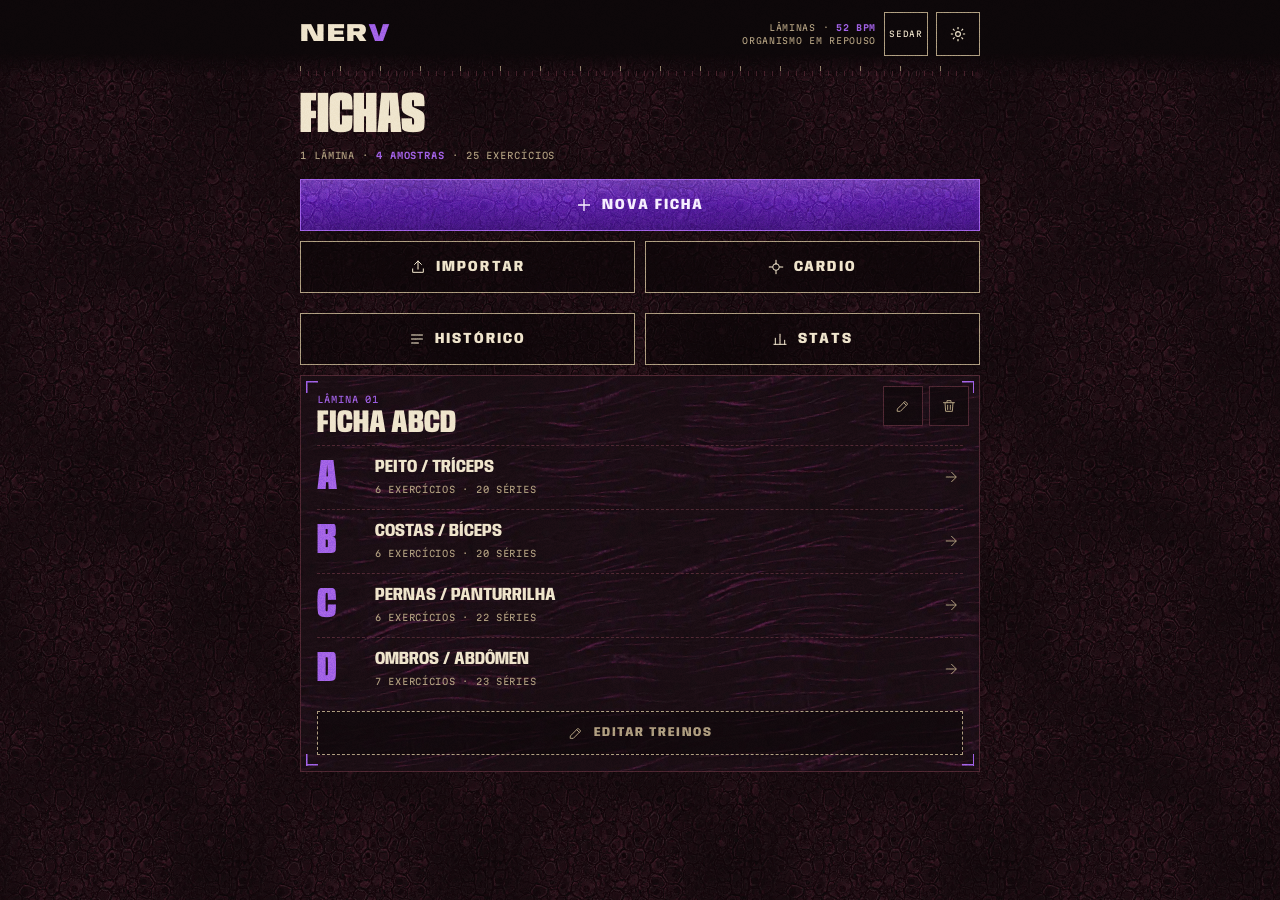
==== commit 33c3266b: "Aprofunda o violeta, como em lâmina corada (3.1.1) O violeta da 3.1.0 ficou lavanda. A rampa das cél" ====
--- a/index.html
+++ b/index.html
@@ -12,8 +12,8 @@
 <title>NerV — Neural Engine Routine</title>
 
 <link rel="manifest" href="manifest.webmanifest">
-<link rel="icon" type="image/png" sizes="192x192" href="assets/icon-192-v5.png">
-<link rel="apple-touch-icon" href="assets/apple-touch-icon-v5.png">
+<link rel="icon" type="image/png" sizes="192x192" href="assets/icon-192-v6.png">
+<link rel="apple-touch-icon" href="assets/apple-touch-icon-v6.png">
 <link rel="preload" href="assets/fonts/anybody-var-latin.woff2" as="font" type="font/woff2" crossorigin>
 <link rel="preload" href="assets/fonts/martian-mono-var-latin.woff2" as="font" type="font/woff2" crossorigin>
 <link rel="stylesheet" href="css/styles.css">
--- a/css/styles.css
+++ b/css/styles.css
@@ -17,10 +17,10 @@
   --bone-3:  #6e5c52;  /* placeholder, desligado */
   /* Lente: violeta de contraste, o corante da lâmina. É a cor do que o app
      destaca (marcas, rótulos, próxima série, botões); o resto é tecido. */
-  --corante:    #A67BE6;
-  --corante-hi: #D2B8F6;
-  --corante-lo: #6A45A8;
-  --on-corante: #140A24;  /* texto sobre o corante */
+  --corante:    #9B5DE5;  /* o mais vivo com 4,5:1 sobre os cards, para servir de texto */
+  --corante-hi: #C9A2FF;
+  --corante-lo: #5E22B0;  /* cristal violeta: botões, só com texto claro */
+  --on-corante: #F6EEFF;  /* texto sobre o corante */
   /* Rampa térmica: só o corpo (esforço, calor) */
   --t1: #2A1846; --t2: #7A1C5E; --t3: #D83A2E; --t4: #FF9A1F; --t5: #FFF2D2;
   --ramp: linear-gradient(90deg, var(--t1), var(--t2) 30%, var(--t3) 60%, var(--t4) 85%, var(--t5));
@@ -107,7 +107,7 @@
 /* Varredura (02): feixe de luz da lente que desce ao entrar numa tela. */
 .beam { position: fixed; left: 0; right: 0; height: 3px; z-index: 30; pointer-events: none; opacity: 0;
   background: linear-gradient(90deg, transparent, var(--corante) 15%, var(--corante-hi) 50%, var(--corante) 85%, transparent);
-  box-shadow: 0 0 20px 6px rgb(166 123 230 / .35), 0 -40px 60px -20px rgb(166 123 230 / .18); }
+  box-shadow: 0 0 20px 6px rgb(155 93 229 / .35), 0 -40px 60px -20px rgb(155 93 229 / .18); }
 
 /* ===== TIPOGRAFIA ===== */
 h2 {
@@ -142,8 +142,8 @@
 .btn:active { transform: translateY(1px); }
 .btn:disabled { opacity: .45; cursor: not-allowed; }
 .btn-primary {
-  background: var(--corante); color: var(--on-corante); border-color: var(--corante);
-  background-image: linear-gradient(180deg, rgb(255 246 222 / .3), transparent 45%, rgb(120 80 30 / .22)), url(../assets/tex/botao.webp);
+  background: var(--corante-lo); color: var(--on-corante); border-color: var(--corante);
+  background-image: linear-gradient(180deg, rgb(255 255 255 / .12), transparent 45%, rgb(20 4 40 / .3)), url(../assets/tex/botao.webp);
   background-size: 100% 100%, 256px 256px;
 }
 .btn-primary svg { stroke-width: 2; }
@@ -184,7 +184,7 @@
 }
 .ghost-number {
   position: absolute; right: 14px; bottom: 6px; pointer-events: none;
-  font-family: var(--disp); font-weight: 900; font-stretch: 60%; font-size: 72px; line-height: .8; color: rgb(166 123 230 / .08);
+  font-family: var(--disp); font-weight: 900; font-stretch: 60%; font-size: 72px; line-height: .8; color: rgb(155 93 229 / .08);
 }
 .card-actions { position: absolute; top: 10px; right: 10px; display: flex; gap: 6px; z-index: 2; }
 .icon-act {
@@ -288,12 +288,12 @@
 .cell .rep { filter: grayscale(.85) brightness(.5); opacity: .55; transform: scale(.78); transition: filter .25s, opacity .25s, transform .25s; }
 .cell .mit { opacity: 0; }
 .set.next .cell .rep { filter: none; opacity: 1; transform: scale(calc(.8 + var(--beat) * .1)); }
-.set.next .cell::before { content: ""; position: absolute; inset: 4px; border-radius: 50%; box-shadow: 0 0 calc(6px + var(--beat) * 10px) rgb(166 123 230 / calc(.15 + var(--beat) * .3)); }
+.set.next .cell::before { content: ""; position: absolute; inset: 4px; border-radius: 50%; box-shadow: 0 0 calc(6px + var(--beat) * 10px) rgb(155 93 229 / calc(.15 + var(--beat) * .3)); }
 .set.done .cell .rep { opacity: 0; }
-.set.done .cell .mit { opacity: 1; filter: drop-shadow(0 0 4px rgb(166 123 230 / .35)); }
+.set.done .cell .mit { opacity: 1; filter: drop-shadow(0 0 4px rgb(155 93 229 / .35)); }
 .cell:focus-visible { outline-offset: 0; }
 .ripple { position: absolute; inset: 5px; border-radius: 50%; border: 1.5px solid var(--corante); pointer-events: none; opacity: 0; }
-.spark { position: absolute; width: 8px; height: 8px; margin: -4px 0 0 -4px; border-radius: 50%; background: var(--corante-hi); box-shadow: 0 0 10px 2px var(--corante), 0 0 22px 4px rgb(166 123 230 / .4); pointer-events: none; z-index: 5; }
+.spark { position: absolute; width: 8px; height: 8px; margin: -4px 0 0 -4px; border-radius: 50%; background: var(--corante-hi); box-shadow: 0 0 10px 2px var(--corante), 0 0 22px 4px rgb(155 93 229 / .4); pointer-events: none; z-index: 5; }
 .rest-btn { margin: 12px 0 0; min-height: 46px; font-size: 13px; }
 .hide-ex { display: none; margin: 8px 0 0; min-height: 44px; font-size: 12px; }
 .ex.all-done .hide-ex { display: flex; }
@@ -303,14 +303,14 @@
   display: none; width: 100%; align-items: center; gap: 10px; padding: 10px 12px; min-height: 52px; text-align: left;
   border: 1px solid var(--vein); background: var(--flesh-1); border-radius: 22px 2px 22px 2px;
 }
-.cap .dot { width: 30px; height: 30px; flex-shrink: 0; filter: drop-shadow(0 0 5px rgb(166 123 230 / .35)); }
+.cap .dot { width: 30px; height: 30px; flex-shrink: 0; filter: drop-shadow(0 0 5px rgb(155 93 229 / .35)); }
 .cap .dot img, .mit-ico { width: 100%; height: 100%; display: block; }
 .cap b { font-family: var(--disp); font-weight: 750; font-stretch: 78%; font-size: 15px; text-transform: uppercase; white-space: nowrap; overflow: hidden; text-overflow: ellipsis; min-width: 0; }
 .cap .cap-meta { margin-left: auto; font-size: 8.5px; letter-spacing: .06em; color: var(--bone-2); white-space: nowrap; text-transform: uppercase; }
 .ex.cyst > .card { display: none; }
 .ex.cyst > .cap { display: flex; }
 .seal { position: absolute; left: 0; right: 0; top: 50%; height: 2px; margin-top: -1px; z-index: 6; pointer-events: none; opacity: 0;
-  background: linear-gradient(90deg, transparent, var(--corante-hi) 20%, #f6efff 50%, var(--corante-hi) 80%, transparent); box-shadow: 0 0 18px 4px rgb(210 184 246 / .6); }
+  background: linear-gradient(90deg, transparent, var(--corante-hi) 20%, #f6efff 50%, var(--corante-hi) 80%, transparent); box-shadow: 0 0 18px 4px rgb(201 162 255 / .6); }
 
 /* Cronômetro grande (cardio) */
 .timer {
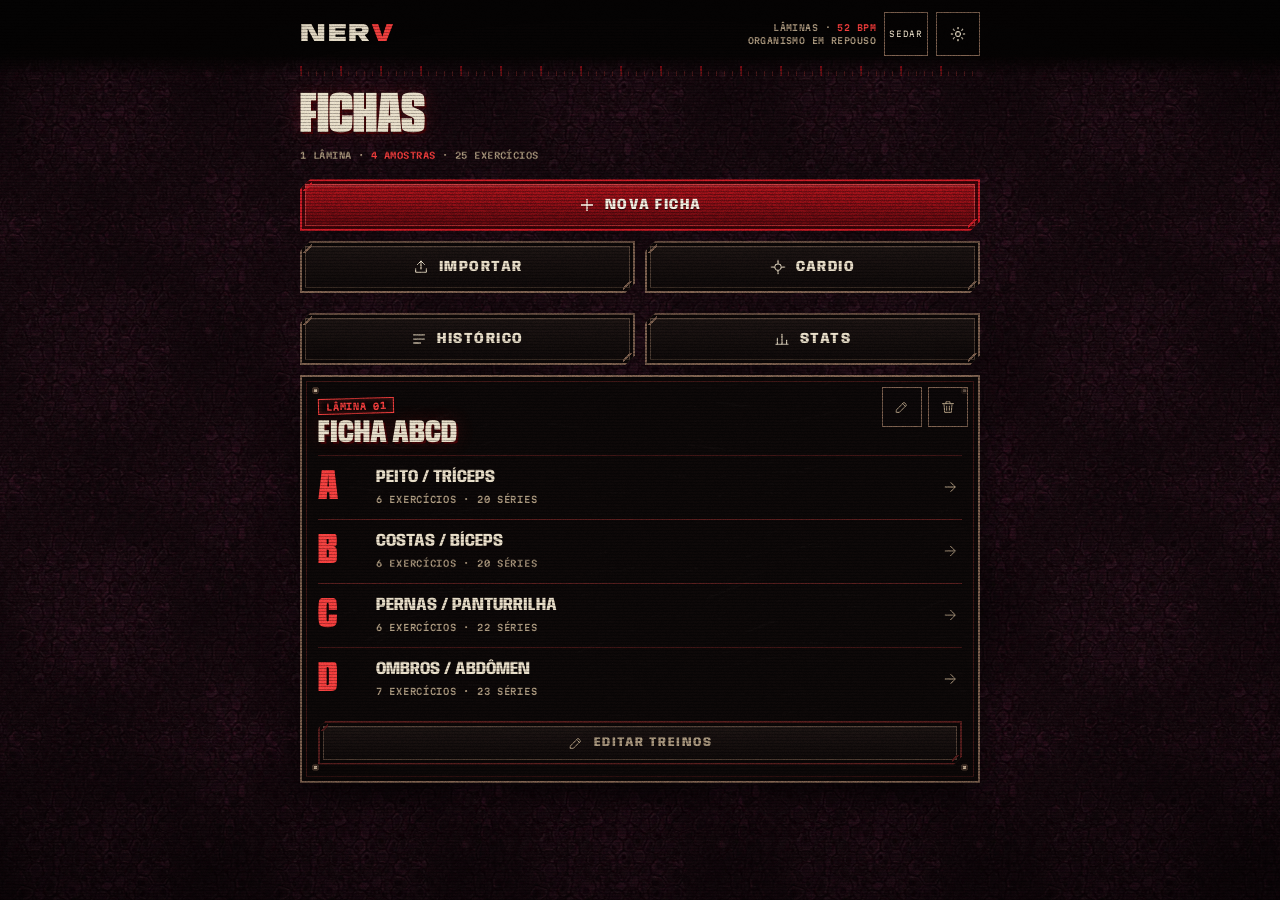
==== commit e1c00516: "Direção Resident Evil: paleta sangue, chapa, condição no descanso e impacto (3.4.0) Paleta: o violet" ====
--- a/index.html
+++ b/index.html
@@ -3,7 +3,7 @@
 <head>
 <meta charset="UTF-8">
 <meta name="viewport" content="width=device-width, initial-scale=1.0, viewport-fit=cover">
-<meta name="theme-color" content="#0C0709">
+<meta name="theme-color" content="#080506">
 <meta name="description" content="NerV — diário de treino e cardio que funciona offline.">
 <meta name="mobile-web-app-capable" content="yes">
 <meta name="apple-mobile-web-app-capable" content="yes">
@@ -47,7 +47,7 @@
 <!-- Barra de descanso: fixa no rodapé, visível de qualquer ponto da tela. -->
 <div class="rest" id="restBar" role="timer">
   <div class="r1">
-    <span class="tag" id="restTag">Descanso</span>
+    <span class="tag" id="restTag">Estável</span>
     <span class="cnt" id="restCount">00:00</span>
     <div class="who"><span id="restWho">Descanso</span><b class="bpm-out">88 BPM</b></div>
   </div>
--- a/css/styles.css
+++ b/css/styles.css
@@ -3,26 +3,31 @@
 /* NerV — Espécime em Metabolismo.
    O app é um organismo sob a lente: o fundo é tecido vivo, os cards são
    lâminas, cada série é uma célula que se divide ao ser fechada. A referência
-   visual e de movimento é docs/redesign/maquete.html. */
+   visual e de movimento é docs/redesign/maquete.html. Desde a 3.4 o organismo
+   está infectado: vermelho-sangue, chapa e ferrugem, monitor CRT, na linha de
+   Resident Evil 3 e 4. */
 
 :root {
   color-scheme: dark;
   /* Organismo */
-  --flesh-0: #0C0709;  /* fundo, preto-sangue */
-  --flesh-1: #170D11;  /* tecido: cards */
-  --flesh-2: #24141A;  /* membrana: campos, superfícies */
-  --vein:    #4A2530;  /* linhas, bordas, estrias */
-  --bone:    #EEE3CA;  /* texto principal */
-  --bone-2:  #A8977A;  /* texto secundário */
-  --bone-3:  #6e5c52;  /* placeholder, desligado */
-  /* Lente: violeta de contraste, o corante da lâmina. É a cor do que o app
-     destaca (marcas, rótulos, próxima série, botões); o resto é tecido. */
-  --corante:    #9B5DE5;  /* o mais vivo com 4,5:1 sobre os cards, para servir de texto */
-  --corante-hi: #C9A2FF;
-  --corante-lo: #5E22B0;  /* cristal violeta: botões, só com texto claro */
-  --on-corante: #F6EEFF;  /* texto sobre o corante */
+  --flesh-0: #080506;  /* fundo, preto-sangue */
+  --flesh-1: #0E0909;  /* tecido: cards */
+  --flesh-2: #1C1111;  /* membrana: campos, superfícies */
+  --vein:    #4A1A1A;  /* linhas, bordas, estrias */
+  --iron:    #6B5446;  /* chapa e ferrugem: bordas de botões e cards */
+  --bone:    #E6DCC6;  /* texto principal */
+  --bone-2:  #9A8A74;  /* texto secundário */
+  --bone-3:  #5E4E44;  /* placeholder, desligado */
+  /* Corante: vermelho-sangue. É a cor do que o app destaca (marcas, rótulos,
+     próxima série, botões); o resto é tecido e ferro. */
+  --corante:    #F03A3A;  /* 4,9:1 sobre os cards, serve de texto */
+  --corante-hi: #FF7A6A;
+  --corante-lo: #7A0D14;  /* chapa vinho: botões, só com texto claro (8,7:1) */
+  --on-corante: #F4EDE0;  /* texto sobre o corante */
+  /* Condição, como no ECG de Resident Evil: só o descanso */
+  --fine: #3BD16F; --caution: #E8B020;
   /* Rampa térmica: só o corpo (esforço, calor) */
-  --t1: #2A1846; --t2: #7A1C5E; --t3: #D83A2E; --t4: #FF9A1F; --t5: #FFF2D2;
+  --t1: #1E0607; --t2: #5E0A12; --t3: #C41A1A; --t4: #FF7A1F; --t5: #FFE2C2;
   --ramp: linear-gradient(90deg, var(--t1), var(--t2) 30%, var(--t3) 60%, var(--t4) 85%, var(--t5));
   /* Hemorragia: só a cobrança do descanso e o que é destrutivo */
   --hemo: #FF2440;
@@ -61,22 +66,41 @@
   opacity: calc(.62 + var(--beat) * .3); transform: scale(calc(1 + var(--beat) * .012));
   background:
     url(../assets/tex/membrana.webp) 0 0 / 256px 256px,
-    radial-gradient(120% 70% at 75% 15%, #2c0f19 0, transparent 60%),
-    radial-gradient(90% 60% at 10% 95%, #24080f 0, transparent 70%);
+    radial-gradient(120% 70% at 75% 15%, #2a0808 0, transparent 60%),
+    radial-gradient(90% 60% at 10% 95%, #1e0505 0, transparent 70%);
 }
 .grain {
-  position: fixed; inset: 0; z-index: 90; pointer-events: none; opacity: .14; mix-blend-mode: overlay;
+  position: fixed; inset: 0; z-index: 90; pointer-events: none; opacity: .22; mix-blend-mode: overlay;
   background: url(../assets/tex/grao.webp) 0 0 / 160px 160px;
 }
 body.fx-off .membrane { opacity: .42; transform: none; }
+/* CRT: linhas de varredura fixas e uma faixa de brilho que desce a tela, como
+   monitor antigo. Só transform na animação, para não repintar a tela a cada quadro. */
+body::before {
+  content: ""; position: fixed; inset: 0; z-index: 86; pointer-events: none;
+  background: repeating-linear-gradient(0deg, rgb(0 0 0 / .28) 0 1px, transparent 1px 3px);
+}
+body::after {
+  content: ""; position: fixed; left: 0; right: 0; top: 0; height: 28vh; z-index: 87; pointer-events: none;
+  background: linear-gradient(180deg, transparent, rgb(255 60 60 / .035) 40%, rgb(255 220 200 / .07) 78%, rgb(255 255 255 / .12) 92%, transparent);
+  mix-blend-mode: screen; transform: translateY(-30vh);
+  animation: crt-roll 7s linear infinite;
+}
+@keyframes crt-roll { to { transform: translateY(110vh); } }
+body.fx-off::before, body.fx-off::after { display: none; }
 
 #app {
   position: relative; z-index: 10; height: 100%; display: flex; flex-direction: column;
   padding-left: var(--safe-left); padding-right: var(--safe-right);
 }
+/* Vinheta: as bordas da tela afundam no escuro, como a câmera do RE4. */
+#app::after {
+  content: ""; position: fixed; inset: 0; z-index: 85; pointer-events: none;
+  background: radial-gradient(130% 95% at 50% 45%, transparent 45%, rgb(0 0 0 / .55) 75%, rgb(0 0 0 / .9) 100%);
+}
 
 /* ===== TOPO ===== */
-header { position: relative; z-index: 20; padding: calc(12px + var(--safe-top)) 16px 0; background: linear-gradient(var(--flesh-0) 70%, transparent); }
+header { position: relative; z-index: 20; padding: calc(12px + var(--safe-top)) 16px 0; background: linear-gradient(#050303 72%, transparent); }
 .top-row { display: flex; align-items: center; justify-content: space-between; gap: 10px; min-height: 44px; }
 .wm {
   font-family: var(--disp); font-weight: 900; font-size: 25px; letter-spacing: .06em; line-height: 1;
@@ -88,12 +112,12 @@
 .readout { font-size: 8.5px; letter-spacing: .08em; color: var(--bone-2); text-align: right; line-height: 1.55; text-transform: uppercase; min-width: 0; }
 .readout span { display: block; white-space: nowrap; overflow: hidden; text-overflow: ellipsis; }
 .readout b { color: var(--corante); font-weight: 600; font-variant-numeric: tabular-nums; }
-.ibtn { width: 44px; height: 44px; flex-shrink: 0; border: 1px solid var(--bone-2); display: grid; place-items: center; font-size: 8px; letter-spacing: .08em; text-transform: uppercase; }
+.ibtn { width: 44px; height: 44px; flex-shrink: 0; border: 1px solid var(--iron); display: grid; place-items: center; font-size: 8px; letter-spacing: .08em; text-transform: uppercase; }
 .ibtn svg { width: 18px; height: 18px; fill: none; stroke: currentColor; stroke-width: 1.5; }
 .ibtn[aria-pressed="true"] { background: var(--bone); color: var(--flesh-0); border-color: var(--bone); }
 .ruler { height: 10px; margin-top: 10px; opacity: .8;
   background: repeating-linear-gradient(90deg, var(--vein) 0 1px, transparent 1px 8px) bottom/100% 5px repeat-x,
-              repeating-linear-gradient(90deg, var(--bone-2) 0 1px, transparent 1px 40px) bottom/100% 10px repeat-x; }
+              repeating-linear-gradient(90deg, var(--corante-lo) 0 2px, transparent 2px 40px) bottom/100% 10px repeat-x; }
 
 main {
   flex: 1; overflow-y: auto; overflow-x: hidden; -webkit-overflow-scrolling: touch; position: relative;
@@ -107,7 +131,7 @@
 /* Varredura (02): feixe de luz da lente que desce ao entrar numa tela. */
 .beam { position: fixed; left: 0; right: 0; height: 3px; z-index: 30; pointer-events: none; opacity: 0;
   background: linear-gradient(90deg, transparent, var(--corante) 15%, var(--corante-hi) 50%, var(--corante) 85%, transparent);
-  box-shadow: 0 0 20px 6px rgb(155 93 229 / .35), 0 -40px 60px -20px rgb(155 93 229 / .18); }
+  box-shadow: 0 0 20px 6px rgb(240 58 58 / .35), 0 -40px 60px -20px rgb(240 58 58 / .18); }
 
 /* ===== TIPOGRAFIA ===== */
 h2 {
@@ -119,6 +143,9 @@
   text-transform: uppercase; margin: 0 0 10px; text-wrap: balance;
 }
 .lbl, .card-sub { font-size: 9px; letter-spacing: .1em; color: var(--bone-2); text-transform: uppercase; line-height: 1.7; }
+/* Mais duro: rótulos cerrados e em negrito, títulos com o vermelho vazando por baixo. */
+.lbl, .card-sub, .readout, .ex-sub, label, .am-row span, .stat-label { letter-spacing: .05em; font-weight: 600; }
+h2, .card-title, .modal h3 { text-shadow: 2px 2px 0 #3a0306, 0 0 18px rgb(240 58 58 / .18); }
 .lbl b, .card-sub b { color: var(--corante); font-weight: 600; }
 .screen-sub { margin: 0 0 16px; }
 .rd { display: inline-block; font-variant-numeric: tabular-nums; }
@@ -135,61 +162,75 @@
   position: relative; overflow: hidden;
   display: flex; align-items: center; justify-content: center; gap: 10px;
   width: 100%; min-height: 52px; padding: 14px 16px; margin-bottom: 10px;
-  font-family: var(--disp); font-weight: 800; font-stretch: 88%; font-size: 15px; letter-spacing: .14em; text-transform: uppercase;
-  border: 1px solid var(--bone-2); color: var(--bone); background: rgb(12 7 9 / .55); user-select: none;
+  font-family: var(--disp); font-weight: 800; font-stretch: 88%; font-size: 15px; letter-spacing: .1em; text-transform: uppercase;
+  color: var(--bone); user-select: none;
+  /* Chapa: cantos chanfrados, borda dupla e bisel, como a maleta do RE4. */
+  --cut: 10px; --bc: var(--iron);
+  clip-path: polygon(var(--cut) 0, 100% 0, 100% calc(100% - var(--cut)), calc(100% - var(--cut)) 100%, 0 100%, 0 var(--cut));
+  border: 2px solid var(--bc); background: linear-gradient(180deg, #1a1312, #0c0808);
+  box-shadow: inset 0 0 0 3px #0a0606, inset 0 0 0 4px rgb(107 84 70 / .55), inset 0 1px 0 4px rgb(255 255 255 / .04);
+}
+/* A borda continua na diagonal dos dois chanfros. */
+.btn::after {
+  content: ""; position: absolute; inset: 0; pointer-events: none;
+  background:
+    linear-gradient(135deg, transparent calc(50% + .5px), var(--bc) calc(50% + .5px) calc(50% + 2.5px), transparent calc(50% + 2.5px)) 0 0 / var(--cut) var(--cut) no-repeat,
+    linear-gradient(-45deg, transparent calc(50% + .5px), var(--bc) calc(50% + .5px) calc(50% + 2.5px), transparent calc(50% + 2.5px)) 100% 100% / var(--cut) var(--cut) no-repeat;
 }
 .btn svg { width: 16px; height: 16px; flex-shrink: 0; fill: none; stroke: currentColor; stroke-width: 1.5; }
-.btn:active { transform: translateY(1px); }
+.btn:active { transform: translateY(1px); filter: brightness(1.6) saturate(1.3); }
 .btn:disabled { opacity: .45; cursor: not-allowed; }
 .btn-primary {
-  background: var(--corante-lo); color: var(--on-corante); border-color: var(--corante);
-  background-image: linear-gradient(180deg, rgb(255 255 255 / .12), transparent 45%, rgb(20 4 40 / .3)), url(../assets/tex/botao.webp);
-  background-size: 100% 100%, 256px 256px;
+  --bc: #C21A24; color: var(--on-corante); text-shadow: 0 1px 0 #2a0205;
+  background: linear-gradient(180deg, #9A1219 0%, var(--corante-lo) 45%, #4A060B 100%);
+  box-shadow: inset 0 0 0 3px #3a0408, inset 0 0 0 4px rgb(255 90 90 / .35), inset 0 2px 0 4px rgb(255 255 255 / .08);
 }
 .btn-primary svg { stroke-width: 2; }
-.btn-secondary:hover { border-color: var(--bone); }
-.btn-ghost { border-style: dashed; color: var(--bone-2); }
+.btn-secondary:hover { --bc: var(--bone-2); }
+.btn-ghost { --bc: var(--vein); color: var(--bone-2); }
 .btn-ghost:hover { color: var(--bone); }
-.btn-danger { border-color: var(--hemo); color: var(--hemo); background: rgb(40 4 10 / .6); }
-.btn-small { width: auto; min-height: 44px; padding: 10px 16px; font-size: 13px; letter-spacing: .12em; margin-bottom: 0; }
+.btn-danger { --bc: var(--hemo); color: var(--hemo); background: linear-gradient(180deg, #2a060c, #14030a); }
+.btn-small { --cut: 8px; width: auto; min-height: 44px; padding: 10px 16px; font-size: 13px; letter-spacing: .12em; margin-bottom: 0; }
 .btn-row { display: flex; gap: 10px; flex-wrap: wrap; }
 .btn-row .btn { flex: 1; }
 
 /* ===== LÂMINA (card) ===== */
 .card {
   position: relative; isolation: isolate; overflow: hidden;
-  background: var(--flesh-1); border: 1px solid var(--vein);
+  background: var(--flesh-1); border: 2px solid var(--iron);
+  box-shadow: inset 0 0 0 4px var(--flesh-1), inset 0 0 0 5px rgb(74 26 26 / .9), 0 10px 30px rgb(0 0 0 / .6);
   padding: 18px 16px 16px; margin-bottom: 12px;
 }
 /* Fibras do tecido por trás do conteúdo... */
 .card::before {
-  content: ""; position: absolute; inset: -40px; z-index: -1; pointer-events: none; opacity: .9; rotate: -7deg;
+  content: ""; position: absolute; inset: -40px; z-index: -1; pointer-events: none; opacity: .22; rotate: -7deg;
   background: url(../assets/tex/fibra.webp) 0 0 / 344px 384px;
 }
-/* ...e as marcas de registro da lâmina nos quatro cantos. */
+/* ...e um rebite em cada canto, como as caixas do inventário. */
 .card::after {
-  content: ""; position: absolute; inset: 5px; pointer-events: none; z-index: 1;
-  --c: var(--corante);
-  background:
-    linear-gradient(var(--c), var(--c)) 0 0 / 12px 1.5px, linear-gradient(var(--c), var(--c)) 0 0 / 1.5px 12px,
-    linear-gradient(var(--c), var(--c)) 100% 0 / 12px 1.5px, linear-gradient(var(--c), var(--c)) 100% 0 / 1.5px 12px,
-    linear-gradient(var(--c), var(--c)) 0 100% / 12px 1.5px, linear-gradient(var(--c), var(--c)) 0 100% / 1.5px 12px,
-    linear-gradient(var(--c), var(--c)) 100% 100% / 12px 1.5px, linear-gradient(var(--c), var(--c)) 100% 100% / 1.5px 12px;
+  content: ""; position: absolute; inset: 9px; pointer-events: none; z-index: 1;
+  --rebite: radial-gradient(circle, #b9a48c 0 1.5px, #3a2c24 2px 3.5px, transparent 4px);
+  background: var(--rebite) 0 0 / 9px 9px, var(--rebite) 100% 0 / 9px 9px, var(--rebite) 0 100% / 9px 9px, var(--rebite) 100% 100% / 9px 9px;
   background-repeat: no-repeat;
 }
-.card-tag { font-size: 9px; letter-spacing: .1em; color: var(--corante); text-transform: uppercase; }
+/* Carimbo de arquivo, meio torto. */
+.card-tag {
+  display: inline-block; padding: 2px 7px 1px; border: 1.5px solid var(--corante); box-shadow: inset 0 0 6px rgb(240 58 58 / .25);
+  font-size: 9px; font-weight: 700; letter-spacing: .08em; color: var(--corante); text-transform: uppercase;
+  transform: rotate(-1.5deg); transform-origin: left;
+}
 .card-title {
   font-family: var(--disp); font-weight: 850; font-stretch: 70%; font-size: 32px; line-height: .92;
   text-transform: uppercase; margin: 4px 0 6px; padding-right: 96px; overflow-wrap: anywhere; text-wrap: balance;
 }
 .ghost-number {
   position: absolute; right: 14px; bottom: 6px; pointer-events: none;
-  font-family: var(--disp); font-weight: 900; font-stretch: 60%; font-size: 72px; line-height: .8; color: rgb(155 93 229 / .08);
+  font-family: var(--disp); font-weight: 900; font-stretch: 60%; font-size: 72px; line-height: .8; color: rgb(240 58 58 / .07);
 }
 .card-actions { position: absolute; top: 10px; right: 10px; display: flex; gap: 6px; z-index: 2; }
 .icon-act {
   width: 40px; height: 40px; display: grid; place-items: center;
-  border: 1px solid var(--vein); background: rgb(12 7 9 / .6); color: var(--bone-2);
+  border: 1px solid var(--iron); background: rgb(12 7 9 / .6); color: var(--bone-2);
 }
 .icon-act svg { width: 16px; height: 16px; fill: none; stroke: currentColor; stroke-width: 1.5; }
 .icon-act:hover { color: var(--bone); border-color: var(--bone-2); }
@@ -198,7 +239,7 @@
 /* Linhas de treino dentro da ficha (A, B, C...) */
 .am-row {
   display: grid; grid-template-columns: 46px minmax(0, 1fr) 20px; gap: 12px; align-items: center;
-  width: 100%; text-align: left; padding: 12px 0; border-top: 1px dashed var(--vein); min-height: 64px;
+  width: 100%; text-align: left; padding: 12px 0; border-top: 1px solid var(--vein); min-height: 64px;
 }
 .am-row .lt { font-family: var(--disp); font-weight: 900; font-stretch: 60%; font-size: 44px; line-height: .8; color: var(--corante); overflow: hidden; }
 .am-row b { display: block; font-family: var(--disp); font-weight: 750; font-stretch: 82%; font-size: 18px; text-transform: uppercase; line-height: 1.05; overflow-wrap: anywhere; }
@@ -266,7 +307,7 @@
 .last-hint { font-size: 9px; letter-spacing: .05em; color: var(--bone-2); margin: 6px 0 10px; line-height: 1.6; }
 .last-hint b { color: var(--bone); font-weight: 500; }
 
-.set { display: grid; grid-template-columns: 26px 1fr 1fr 44px; align-items: end; gap: 10px; padding: 7px 0; border-top: 1px dashed var(--vein); }
+.set { display: grid; grid-template-columns: 26px 1fr 1fr 44px; align-items: end; gap: 10px; padding: 7px 0; border-top: 1px solid rgb(74 26 26 / .7); }
 .set .n { font-size: 10px; color: var(--bone-2); padding-bottom: 7px; }
 .fld { display: flex; align-items: baseline; gap: 5px; border-bottom: 1.5px solid var(--bone-2); padding: 0 2px 4px; min-height: 36px; margin: 0; text-transform: none; letter-spacing: 0; }
 .fld input {
@@ -288,12 +329,12 @@
 .cell .rep { filter: grayscale(.85) brightness(.5); opacity: .55; transform: scale(.78); transition: filter .25s, opacity .25s, transform .25s; }
 .cell .mit { opacity: 0; }
 .set.next .cell .rep { filter: none; opacity: 1; transform: scale(calc(.8 + var(--beat) * .1)); }
-.set.next .cell::before { content: ""; position: absolute; inset: 4px; border-radius: 50%; box-shadow: 0 0 calc(6px + var(--beat) * 10px) rgb(155 93 229 / calc(.15 + var(--beat) * .3)); }
+.set.next .cell::before { content: ""; position: absolute; inset: 4px; border-radius: 50%; box-shadow: 0 0 calc(6px + var(--beat) * 10px) rgb(240 58 58 / calc(.2 + var(--beat) * .35)); }
 .set.done .cell .rep { opacity: 0; }
-.set.done .cell .mit { opacity: 1; filter: drop-shadow(0 0 4px rgb(155 93 229 / .35)); }
+.set.done .cell .mit { opacity: 1; filter: drop-shadow(0 0 4px rgb(240 58 58 / .45)); }
 .cell:focus-visible { outline-offset: 0; }
 .ripple { position: absolute; inset: 5px; border-radius: 50%; border: 1.5px solid var(--corante); pointer-events: none; opacity: 0; }
-.spark { position: absolute; width: 8px; height: 8px; margin: -4px 0 0 -4px; border-radius: 50%; background: var(--corante-hi); box-shadow: 0 0 10px 2px var(--corante), 0 0 22px 4px rgb(155 93 229 / .4); pointer-events: none; z-index: 5; }
+.spark { position: absolute; width: 8px; height: 8px; margin: -4px 0 0 -4px; border-radius: 50%; background: var(--corante-hi); box-shadow: 0 0 10px 2px var(--corante), 0 0 22px 4px rgb(240 58 58 / .4); pointer-events: none; z-index: 5; }
 .rest-btn { margin: 12px 0 0; min-height: 46px; font-size: 13px; }
 .hide-ex { display: none; margin: 8px 0 0; min-height: 44px; font-size: 12px; }
 .ex.all-done .hide-ex { display: flex; }
@@ -303,14 +344,14 @@
   display: none; width: 100%; align-items: center; gap: 10px; padding: 10px 12px; min-height: 52px; text-align: left;
   border: 1px solid var(--vein); background: var(--flesh-1); border-radius: 22px 2px 22px 2px;
 }
-.cap .dot { width: 30px; height: 30px; flex-shrink: 0; filter: drop-shadow(0 0 5px rgb(155 93 229 / .35)); }
+.cap .dot { width: 30px; height: 30px; flex-shrink: 0; filter: drop-shadow(0 0 5px rgb(240 58 58 / .45)); }
 .cap .dot img, .mit-ico { width: 100%; height: 100%; display: block; }
 .cap b { font-family: var(--disp); font-weight: 750; font-stretch: 78%; font-size: 15px; text-transform: uppercase; white-space: nowrap; overflow: hidden; text-overflow: ellipsis; min-width: 0; }
 .cap .cap-meta { margin-left: auto; font-size: 8.5px; letter-spacing: .06em; color: var(--bone-2); white-space: nowrap; text-transform: uppercase; }
 .ex.cyst > .card { display: none; }
 .ex.cyst > .cap { display: flex; }
 .seal { position: absolute; left: 0; right: 0; top: 50%; height: 2px; margin-top: -1px; z-index: 6; pointer-events: none; opacity: 0;
-  background: linear-gradient(90deg, transparent, var(--corante-hi) 20%, #f6efff 50%, var(--corante-hi) 80%, transparent); box-shadow: 0 0 18px 4px rgb(201 162 255 / .6); }
+  background: linear-gradient(90deg, transparent, var(--corante-hi) 20%, #FFE6DE 50%, var(--corante-hi) 80%, transparent); box-shadow: 0 0 18px 4px rgb(255 122 106 / .6); }
 
 /* Cronômetro grande (cardio) */
 .timer {
@@ -323,24 +364,27 @@
 .rest {
   position: fixed; left: 0; right: 0; bottom: 0; z-index: 70;
   padding: 12px calc(16px + var(--safe-right)) calc(14px + var(--safe-bottom)) calc(16px + var(--safe-left));
-  background: linear-gradient(180deg, #1d1014, #110a0c); border-top: 2px solid var(--corante);
+  background: linear-gradient(180deg, #120b0b, #070404); border-top: 2px solid var(--cond);
   transform: translateY(105%); visibility: hidden; transition: transform 200ms var(--exit), visibility 0s 200ms;
 }
 .rest.active { transform: none; visibility: visible; transition: transform 320ms var(--std); }
+/* Condição, como no ECG de RE3: Estável (verde), Atenção (âmbar), Perigo (estourado). */
+.rest { --cond: var(--fine); }
+.rest.caution { --cond: var(--caution); }
 .rest .r1 { display: flex; align-items: center; gap: 10px; }
-.rest .tag { font-size: 8.5px; letter-spacing: .1em; padding: 3px 6px; border: 1px solid var(--corante); color: var(--corante); font-weight: 600; text-transform: uppercase; flex-shrink: 0; }
+.rest .tag { font-size: 8.5px; letter-spacing: .1em; padding: 3px 6px; border: 1px solid var(--cond); color: var(--cond); font-weight: 600; text-transform: uppercase; flex-shrink: 0; }
 .rest .cnt { font-size: 36px; font-weight: 700; font-stretch: 80%; font-variant-numeric: tabular-nums; line-height: 1; }
 .rest .who { margin-left: auto; text-align: right; font-size: 8.5px; letter-spacing: .08em; color: var(--bone-2); line-height: 1.55; text-transform: uppercase; max-width: 46%; min-width: 0; }
 .rest .who span { display: block; white-space: nowrap; overflow: hidden; text-overflow: ellipsis; }
-.rest .who b { color: var(--corante); font-weight: 600; font-variant-numeric: tabular-nums; }
+.rest .who b { color: var(--cond); font-weight: 600; font-variant-numeric: tabular-nums; }
 .ecg { position: relative; height: 34px; overflow: hidden; margin: 6px 0 4px; }
 .ecg svg { position: absolute; left: 0; top: 0; height: 34px; width: 780px; }
-.ecg path { stroke: var(--corante); }
+.ecg path { stroke: var(--cond); filter: drop-shadow(0 0 4px var(--cond)); }
 .rest .r2 { display: flex; align-items: center; gap: 8px; }
 .rest .left { flex: 1; height: 3px; background: var(--vein); position: relative; }
-.rest .left i { position: absolute; inset: 0; background: var(--corante); transform-origin: left; transition: transform 250ms linear; }
-.rest .mini { border: 1px solid var(--bone-2); padding: 0 14px; height: 44px; font-size: 9px; letter-spacing: .1em; text-transform: uppercase; }
-.rest.over { border-top-color: var(--hemo); background: linear-gradient(180deg, rgb(70 6 18 / calc(.85 + var(--beat) * .15)), #14050a); }
+.rest .left i { position: absolute; inset: 0; background: var(--cond); transform-origin: left; transition: transform 250ms linear; }
+.rest .mini { border: 1px solid var(--iron); padding: 0 14px; height: 44px; font-size: 9px; letter-spacing: .1em; text-transform: uppercase; }
+.rest.over { --cond: var(--hemo); border-top-color: var(--hemo); background: linear-gradient(180deg, rgb(70 6 18 / calc(.85 + var(--beat) * .15)), #14050a); }
 .rest.over .tag { background: var(--hemo); color: #12060a; border-color: var(--hemo); }
 .rest.over .cnt { color: #fff; text-shadow: 0 0 calc(10px + var(--beat) * 16px) var(--hemo); }
 .rest.over .ecg path { stroke: var(--hemo); }
@@ -372,22 +416,26 @@
 .mut .m-cel { left: 45px; top: 0; width: 150px; height: 150px; }
 .mut .m-mit { left: 0; top: -45px; width: 240px; height: 240px; opacity: 0; }
 .mut .m-crom { left: -40px; top: 47px; width: 320px; height: auto; opacity: 0; mix-blend-mode: screen; }
-.mut .word { font-family: var(--disp); font-weight: 900; font-size: 66px; line-height: .85; text-transform: uppercase; color: var(--bone); font-stretch: 72%; }
-.mut .sub { font-size: 10px; letter-spacing: .14em; text-transform: uppercase; color: var(--corante); margin-top: 12px; }
+.mut .word {
+  font-family: var(--disp); font-weight: 900; font-size: 66px; line-height: .85; text-transform: uppercase; color: var(--bone); font-stretch: 72%; letter-spacing: .02em;
+  /* Aberração cromática de fita velha. */
+  text-shadow: -3px 0 0 rgb(255 30 40 / .85), 3px 0 0 rgb(0 220 255 / .55), 0 0 30px rgb(255 30 40 / .5);
+}
+.mut .sub { font-size: 10px; font-weight: 700; letter-spacing: .14em; text-transform: uppercase; color: var(--bone); margin-top: 12px; }
 .mut .list { font-size: 11px; letter-spacing: .06em; line-height: 1.9; margin-top: 12px; color: var(--bone); font-variant-numeric: tabular-nums; }
-.mut .list b { color: var(--t4); font-weight: 600; }
+.mut .list b { color: #FFD0A0; font-weight: 600; }
 .mut .skip { position: absolute; bottom: calc(24px + var(--safe-bottom)); left: 0; right: 0; font-size: 8.5px; letter-spacing: .12em; color: var(--bone-2); z-index: 2; }
 
 /* Resultado do cardio */
 .pace-screen { position: fixed; inset: 0; z-index: 100; display: none; flex-direction: column; align-items: center; justify-content: center; text-align: center; padding: 20px; background: var(--flesh-0); }
 .pace-screen.active { display: flex; }
-.pace-screen::before { content: ""; position: absolute; inset: 0; background: linear-gradient(0deg, rgb(255 154 31 / .25), rgb(122 28 94 / .2) 40%, transparent 75%); }
+.pace-screen::before { content: ""; position: absolute; inset: 0; background: linear-gradient(0deg, rgb(255 122 31 / .25), rgb(94 10 18 / .3) 40%, transparent 75%); }
 .pace-value { position: relative; font-family: var(--disp); font-weight: 900; font-stretch: 62%; font-size: 92px; line-height: .9; font-variant-numeric: tabular-nums; }
 .pace-meta { position: relative; font-size: 11px; color: var(--bone-2); letter-spacing: .1em; margin-top: 12px; text-transform: uppercase; }
 
 /* ===== STATS ===== */
 .stat-grid { display: grid; grid-template-columns: 1fr 1fr; gap: 10px; margin: 14px 0; }
-.stat-card { position: relative; background: var(--flesh-1); border: 1px solid var(--vein); padding: 14px 12px 12px; }
+.stat-card { position: relative; background: var(--flesh-1); border: 2px solid var(--iron); padding: 14px 12px 12px; }
 .stat-value { font-family: var(--disp); font-weight: 850; font-stretch: 66%; font-size: 40px; line-height: .9; font-variant-numeric: tabular-nums; overflow-wrap: anywhere; }
 .stat-value.hot { background: linear-gradient(90deg, var(--t3), var(--t4)); -webkit-background-clip: text; background-clip: text; color: transparent; }
 .stat-label { font-size: 9px; color: var(--bone-2); text-transform: uppercase; letter-spacing: .1em; margin-top: 6px; }
@@ -407,9 +455,9 @@
 /* Histórico */
 .hist-lines { margin-top: 8px; font-size: 10px; line-height: 1.8; color: var(--bone-2); }
 .hist-lines span { color: var(--bone-3); }
-.seg { display: flex; gap: 0; margin-bottom: 16px; border: 1px solid var(--bone-2); }
+.seg { display: flex; gap: 0; margin-bottom: 16px; border: 1px solid var(--iron); }
 .seg button { flex: 1; min-height: 44px; font-size: 9px; letter-spacing: .1em; text-transform: uppercase; color: var(--bone-2); }
-.seg button + button { border-left: 1px solid var(--bone-2); }
+.seg button + button { border-left: 1px solid var(--iron); }
 .seg button[aria-pressed="true"] { background: var(--bone); color: var(--flesh-0); }
 
 /* ===== LÂMINA MODAL (A) ===== */
@@ -495,5 +543,6 @@
   .membrane { opacity: .42; transform: none; }
   .wm { font-stretch: 118%; }
   .veins.on .vimg { animation: none; --veil: 42%; }
+  body::after { display: none; }
   *, *::before, *::after { transition-duration: .001ms !important; }
 }
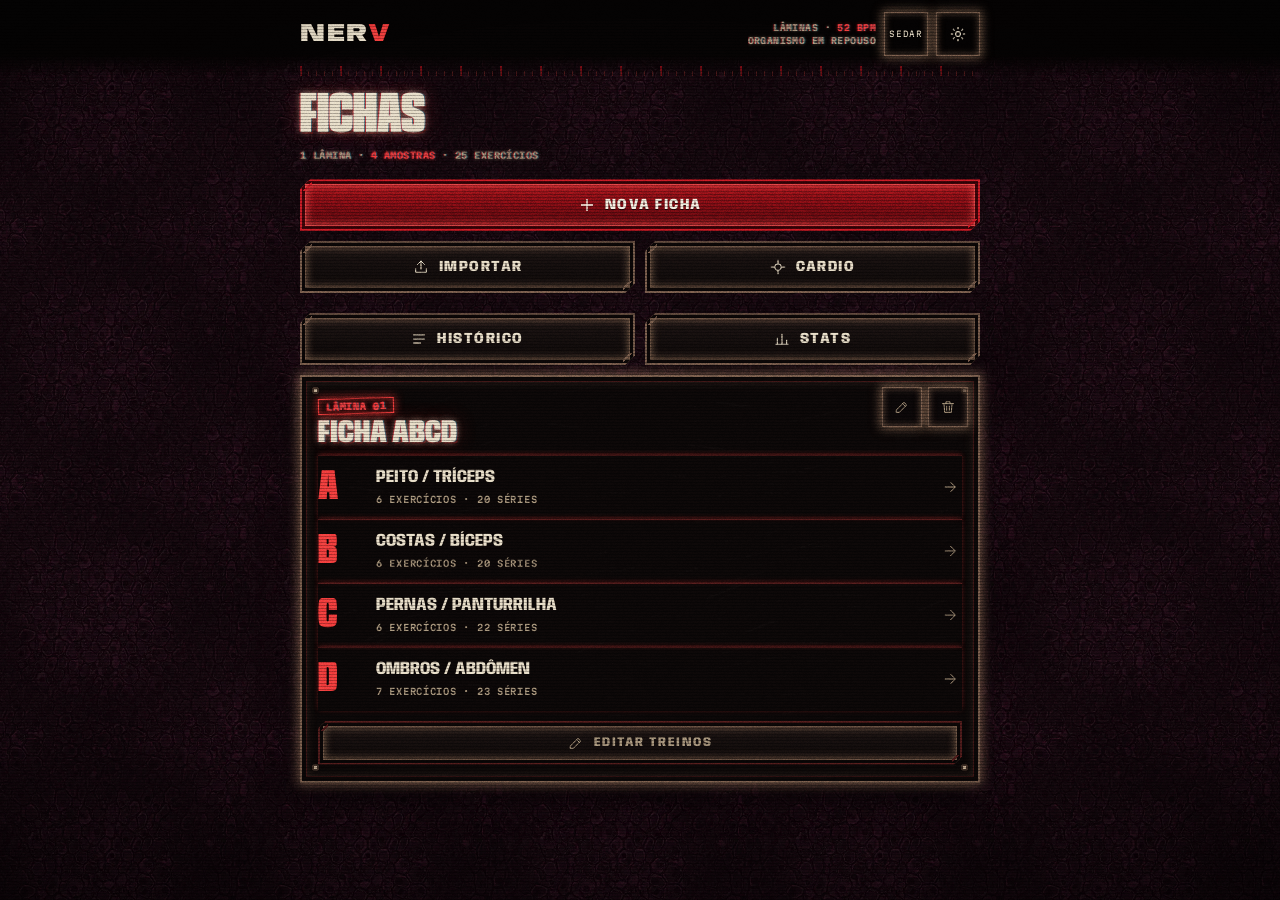
==== commit 38cae97e: "Monitor ruim: flicker e bleed de fósforo (3.5.0) Flicker: um véu escuro oscila de leve e afunda uma " ====
--- a/index.html
+++ b/index.html
@@ -40,6 +40,7 @@
 </div>
 
 <div class="beam" id="beam" aria-hidden="true"></div>
+<div class="flicker" aria-hidden="true"></div>
 
 <!-- Hemorragia: veias que crescem das bordas quando o descanso estoura. -->
 <div class="veins" id="veins" aria-hidden="true"><div class="wash"></div><div class="vimg"></div><svg id="veinSvg" preserveAspectRatio="none"></svg></div>
--- a/css/styles.css
+++ b/css/styles.css
@@ -88,6 +88,27 @@
 }
 @keyframes crt-roll { to { transform: translateY(110vh); } }
 body.fx-off::before, body.fx-off::after { display: none; }
+/* Flicker: um véu escuro que oscila de leve e, uma vez a cada ciclo, afunda,
+   como fonte de monitor ruim. Fica longe do risco para fotossensíveis: a maior
+   queda escurece 16% e acontece uma vez a cada 5,3 s (o limite é 3 por segundo). */
+.flicker { position: fixed; inset: 0; z-index: 88; pointer-events: none; background: #000; opacity: 0;
+  animation: crt-flicker 5.3s steps(1, end) infinite; }
+@keyframes crt-flicker {
+  0% { opacity: .03 } 4% { opacity: 0 } 9% { opacity: .05 } 13% { opacity: .01 }
+  31% { opacity: .04 } 33% { opacity: 0 } 52% { opacity: .03 } 55% { opacity: 0 }
+  71% { opacity: .16 } 72.5% { opacity: .04 } 74% { opacity: .12 } 76% { opacity: 0 }
+  88% { opacity: .05 } 91% { opacity: .01 }
+}
+body.fx-off .flicker { display: none; }
+
+/* Bleed de fósforo: texto e contornos vazam um pouco da própria luz, e o
+   canhão desalinhado deixa um fantasma vermelho e outro ciano. No texto
+   corrido o efeito é contido, para ler entre uma série e outra; nas bordas e
+   nos títulos ele aparece de verdade. Sombras estáticas: não custam quadro. */
+#app, .rest, .modal-overlay, .toast-wrap {
+  text-shadow: -.8px 0 rgb(255 30 50 / .38), .8px 0 rgb(0 200 255 / .25), 0 0 3.5px color-mix(in srgb, currentColor 65%, transparent);
+}
+.ibtn, .icon-act, .seg, .rest .mini { box-shadow: 0 0 9px 2px rgb(160 125 100 / .6), inset 0 0 7px rgb(160 125 100 / .55); }
 
 #app {
   position: relative; z-index: 10; height: 100%; display: flex; flex-direction: column;
@@ -107,6 +128,7 @@
   font-stretch: calc(118% + var(--beat) * 14%); cursor: pointer; padding: 8px 0;
 }
 .wm em { font-style: normal; color: var(--corante); }
+.wm { text-shadow: none; }  /* o logo fica de fora do bleed até a mesa desenhar o novo */
 body.fx-off .wm { font-stretch: 118%; }
 .top-r { display: flex; align-items: center; gap: 8px; min-width: 0; }
 .readout { font-size: 8.5px; letter-spacing: .08em; color: var(--bone-2); text-align: right; line-height: 1.55; text-transform: uppercase; min-width: 0; }
@@ -145,7 +167,7 @@
 .lbl, .card-sub { font-size: 9px; letter-spacing: .1em; color: var(--bone-2); text-transform: uppercase; line-height: 1.7; }
 /* Mais duro: rótulos cerrados e em negrito, títulos com o vermelho vazando por baixo. */
 .lbl, .card-sub, .readout, .ex-sub, label, .am-row span, .stat-label { letter-spacing: .05em; font-weight: 600; }
-h2, .card-title, .modal h3 { text-shadow: 2px 2px 0 #3a0306, 0 0 18px rgb(240 58 58 / .18); }
+h2, .card-title, .modal h3 { text-shadow: -1.2px 0 rgb(255 30 50 / .45), 1.2px 0 rgb(0 200 255 / .3), 0 0 6px rgb(230 220 198 / .5), 2px 2px 0 #3a0306, 0 0 20px rgb(240 58 58 / .25); }
 .lbl b, .card-sub b { color: var(--corante); font-weight: 600; }
 .screen-sub { margin: 0 0 16px; }
 .rd { display: inline-block; font-variant-numeric: tabular-nums; }
@@ -168,7 +190,8 @@
   --cut: 10px; --bc: var(--iron);
   clip-path: polygon(var(--cut) 0, 100% 0, 100% calc(100% - var(--cut)), calc(100% - var(--cut)) 100%, 0 100%, 0 var(--cut));
   border: 2px solid var(--bc); background: linear-gradient(180deg, #1a1312, #0c0808);
-  box-shadow: inset 0 0 0 3px #0a0606, inset 0 0 0 4px rgb(107 84 70 / .55), inset 0 1px 0 4px rgb(255 255 255 / .04);
+  /* O chanfro corta qualquer brilho por fora, então o bleed vaza para dentro. */
+  box-shadow: inset 0 0 0 3px #0a0606, inset 0 0 0 4px rgb(107 84 70 / .55), inset 0 0 9px 4px rgb(160 125 100 / .7);
 }
 /* A borda continua na diagonal dos dois chanfros. */
 .btn::after {
@@ -183,7 +206,7 @@
 .btn-primary {
   --bc: #C21A24; color: var(--on-corante); text-shadow: 0 1px 0 #2a0205;
   background: linear-gradient(180deg, #9A1219 0%, var(--corante-lo) 45%, #4A060B 100%);
-  box-shadow: inset 0 0 0 3px #3a0408, inset 0 0 0 4px rgb(255 90 90 / .35), inset 0 2px 0 4px rgb(255 255 255 / .08);
+  box-shadow: inset 0 0 0 3px #3a0408, inset 0 0 0 4px rgb(255 90 90 / .4), inset 0 0 10px 4px rgb(255 80 80 / .85);
 }
 .btn-primary svg { stroke-width: 2; }
 .btn-secondary:hover { --bc: var(--bone-2); }
@@ -198,7 +221,8 @@
 .card {
   position: relative; isolation: isolate; overflow: hidden;
   background: var(--flesh-1); border: 2px solid var(--iron);
-  box-shadow: inset 0 0 0 4px var(--flesh-1), inset 0 0 0 5px rgb(74 26 26 / .9), 0 10px 30px rgb(0 0 0 / .6);
+  box-shadow: inset 0 0 0 4px var(--flesh-1), inset 0 0 0 5px rgb(74 26 26 / .9), inset 0 0 12px 1px rgb(160 125 100 / .55),
+              0 0 10px 2px rgb(160 125 100 / .6), 0 10px 30px rgb(0 0 0 / .6);
   padding: 18px 16px 16px; margin-bottom: 12px;
 }
 /* Fibras do tecido por trás do conteúdo... */
@@ -215,7 +239,7 @@
 }
 /* Carimbo de arquivo, meio torto. */
 .card-tag {
-  display: inline-block; padding: 2px 7px 1px; border: 1.5px solid var(--corante); box-shadow: inset 0 0 6px rgb(240 58 58 / .25);
+  display: inline-block; padding: 2px 7px 1px; border: 1.5px solid var(--corante); box-shadow: inset 0 0 8px rgb(240 58 58 / .5), 0 0 9px 1px rgb(240 58 58 / .6);
   font-size: 9px; font-weight: 700; letter-spacing: .08em; color: var(--corante); text-transform: uppercase;
   transform: rotate(-1.5deg); transform-origin: left;
 }
@@ -240,6 +264,7 @@
 .am-row {
   display: grid; grid-template-columns: 46px minmax(0, 1fr) 20px; gap: 12px; align-items: center;
   width: 100%; text-align: left; padding: 12px 0; border-top: 1px solid var(--vein); min-height: 64px;
+  box-shadow: 0 -1px 5px -1px rgb(240 58 58 / .45);
 }
 .am-row .lt { font-family: var(--disp); font-weight: 900; font-stretch: 60%; font-size: 44px; line-height: .8; color: var(--corante); overflow: hidden; }
 .am-row b { display: block; font-family: var(--disp); font-weight: 750; font-stretch: 82%; font-size: 18px; text-transform: uppercase; line-height: 1.05; overflow-wrap: anywhere; }
@@ -317,6 +342,9 @@
 .fld input::placeholder { font-family: var(--mono); font-size: 10px; font-weight: 400; color: var(--bone-3); letter-spacing: .04em; }
 .fld span { font-size: 8.5px; color: var(--bone-2); letter-spacing: .06em; }
 .fld:focus-within { border-bottom-color: var(--corante); }
+/* A linha de baixo também vaza luz. */
+.fld { background: linear-gradient(transparent calc(100% - 8px), rgb(154 138 116 / .3)); }
+.fld:focus-within, .set.done .fld { background: linear-gradient(transparent calc(100% - 9px), rgb(240 58 58 / .42)); }
 .set.done .n { color: var(--corante); }
 .set.done .fld { border-bottom-color: var(--corante-lo); }
 .set.done .fld input { color: var(--bone-2); }
@@ -372,7 +400,8 @@
 .rest { --cond: var(--fine); }
 .rest.caution { --cond: var(--caution); }
 .rest .r1 { display: flex; align-items: center; gap: 10px; }
-.rest .tag { font-size: 8.5px; letter-spacing: .1em; padding: 3px 6px; border: 1px solid var(--cond); color: var(--cond); font-weight: 600; text-transform: uppercase; flex-shrink: 0; }
+.rest .tag { font-size: 8.5px; letter-spacing: .1em; padding: 3px 6px; border: 1px solid var(--cond); color: var(--cond); font-weight: 600; text-transform: uppercase; flex-shrink: 0;
+  box-shadow: 0 0 9px 1px var(--cond), inset 0 0 6px var(--cond); }
 .rest .cnt { font-size: 36px; font-weight: 700; font-stretch: 80%; font-variant-numeric: tabular-nums; line-height: 1; }
 .rest .who { margin-left: auto; text-align: right; font-size: 8.5px; letter-spacing: .08em; color: var(--bone-2); line-height: 1.55; text-transform: uppercase; max-width: 46%; min-width: 0; }
 .rest .who span { display: block; white-space: nowrap; overflow: hidden; text-overflow: ellipsis; }
@@ -435,7 +464,8 @@
 
 /* ===== STATS ===== */
 .stat-grid { display: grid; grid-template-columns: 1fr 1fr; gap: 10px; margin: 14px 0; }
-.stat-card { position: relative; background: var(--flesh-1); border: 2px solid var(--iron); padding: 14px 12px 12px; }
+.stat-card { position: relative; background: var(--flesh-1); border: 2px solid var(--iron); padding: 14px 12px 12px;
+  box-shadow: inset 0 0 12px 1px rgb(160 125 100 / .55), 0 0 10px 2px rgb(160 125 100 / .6); }
 .stat-value { font-family: var(--disp); font-weight: 850; font-stretch: 66%; font-size: 40px; line-height: .9; font-variant-numeric: tabular-nums; overflow-wrap: anywhere; }
 .stat-value.hot { background: linear-gradient(90deg, var(--t3), var(--t4)); -webkit-background-clip: text; background-clip: text; color: transparent; }
 .stat-label { font-size: 9px; color: var(--bone-2); text-transform: uppercase; letter-spacing: .1em; margin-top: 6px; }
@@ -543,6 +573,6 @@
   .membrane { opacity: .42; transform: none; }
   .wm { font-stretch: 118%; }
   .veins.on .vimg { animation: none; --veil: 42%; }
-  body::after { display: none; }
+  body::after, .flicker { display: none; }
   *, *::before, *::after { transition-duration: .001ms !important; }
 }
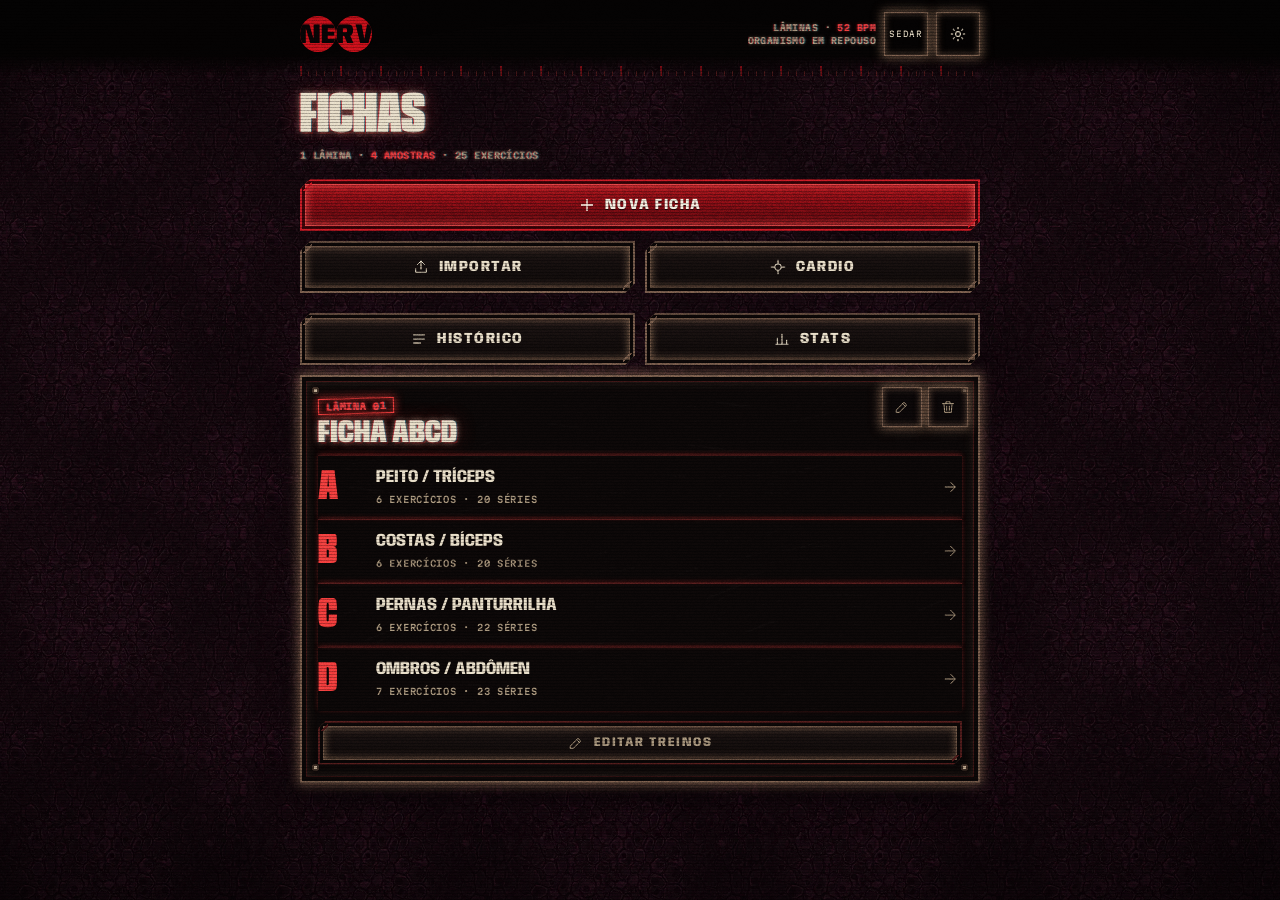
==== commit 0e8d51df: "Logo novo: esferas tangentes e o nome partido; ícone v7 (3.6.0) O logo da mesa virou vetor: duas esf" ====
--- a/index.html
+++ b/index.html
@@ -12,8 +12,8 @@
 <title>NerV — Neural Engine Routine</title>
 
 <link rel="manifest" href="manifest.webmanifest">
-<link rel="icon" type="image/png" sizes="192x192" href="assets/icon-192-v6.png">
-<link rel="apple-touch-icon" href="assets/apple-touch-icon-v6.png">
+<link rel="icon" type="image/png" sizes="192x192" href="assets/icon-192-v7.png">
+<link rel="apple-touch-icon" href="assets/apple-touch-icon-v7.png">
 <link rel="preload" href="assets/fonts/anybody-var-latin.woff2" as="font" type="font/woff2" crossorigin>
 <link rel="preload" href="assets/fonts/martian-mono-var-latin.woff2" as="font" type="font/woff2" crossorigin>
 <link rel="stylesheet" href="css/styles.css">
@@ -27,7 +27,8 @@
 <div id="app">
   <header>
     <div class="top-row">
-      <div class="wm" id="logo" role="link" tabindex="0" aria-label="NerV, ir para Fichas">NER<em>V</em></div>
+      <!-- Logo: a célula no instante da divisão, duas esferas tangentes, e o nome partido junto. -->
+      <div class="wm" id="logo" role="link" tabindex="0" aria-label="NerV, ir para Fichas"><svg viewBox="0 0 400 200" aria-hidden="true"><defs><clipPath id="logo-cel"><circle cx="100" cy="100" r="100"/><circle cx="300" cy="100" r="100"/></clipPath></defs><g class="cel"><circle class="c1" cx="100" cy="100" r="100"/><circle class="c2" cx="300" cy="100" r="100"/></g><g clip-path="url(#logo-cel)"><g class="n1"><text x="-5.26" y="151.79">N</text><text x="117.07" y="151.79">E</text></g><g class="n2"><text x="201.10" y="151.79">R</text><text x="307.19" y="151.79">V</text></g></g></svg></div>
       <div class="top-r">
         <div class="readout" aria-live="off"><span><span id="roWhere" style="display:inline">Lâminas</span> · <b class="bpm-out">52 BPM</b></span><span id="roState">Organismo em repouso</span></div>
         <button class="ibtn" id="fxToggle" type="button" aria-pressed="false" title="Sedar: desliga os efeitos de ambiente">Sedar</button>
--- a/css/styles.css
+++ b/css/styles.css
@@ -123,13 +123,13 @@
 /* ===== TOPO ===== */
 header { position: relative; z-index: 20; padding: calc(12px + var(--safe-top)) 16px 0; background: linear-gradient(#050303 72%, transparent); }
 .top-row { display: flex; align-items: center; justify-content: space-between; gap: 10px; min-height: 44px; }
-.wm {
-  font-family: var(--disp); font-weight: 900; font-size: 25px; letter-spacing: .06em; line-height: 1;
-  font-stretch: calc(118% + var(--beat) * 14%); cursor: pointer; padding: 8px 0;
-}
-.wm em { font-style: normal; color: var(--corante); }
-.wm { text-shadow: none; }  /* o logo fica de fora do bleed até a mesa desenhar o novo */
-body.fx-off .wm { font-stretch: 118%; }
+.wm { cursor: pointer; padding: 4px 0; line-height: 0; text-shadow: none; }
+/* Duas esferas tangentes e o nome partido (NE | RV), com espaço igual entre
+   as letras. As letras passam um pouco da borda e as esferas as recortam. */
+.wm svg { display: block; height: 36px; width: auto; overflow: visible; }
+.wm circle { fill: #C8101A; }
+.wm text { fill: var(--flesh-0); font-family: var(--disp); font-weight: 900; font-stretch: 90%; font-size: 153.24px; }
+.wm circle, .wm g { transform-box: fill-box; transform-origin: center; }
 .top-r { display: flex; align-items: center; gap: 8px; min-width: 0; }
 .readout { font-size: 8.5px; letter-spacing: .08em; color: var(--bone-2); text-align: right; line-height: 1.55; text-transform: uppercase; min-width: 0; }
 .readout span { display: block; white-space: nowrap; overflow: hidden; text-overflow: ellipsis; }
@@ -571,7 +571,6 @@
 /* Respeita quem pediu menos movimento no sistema: o ambiente para, o feedback fica. */
 @media (prefers-reduced-motion: reduce) {
   .membrane { opacity: .42; transform: none; }
-  .wm { font-stretch: 118%; }
   .veins.on .vimg { animation: none; --veil: 42%; }
   body::after, .flicker { display: none; }
   *, *::before, *::after { transition-duration: .001ms !important; }
